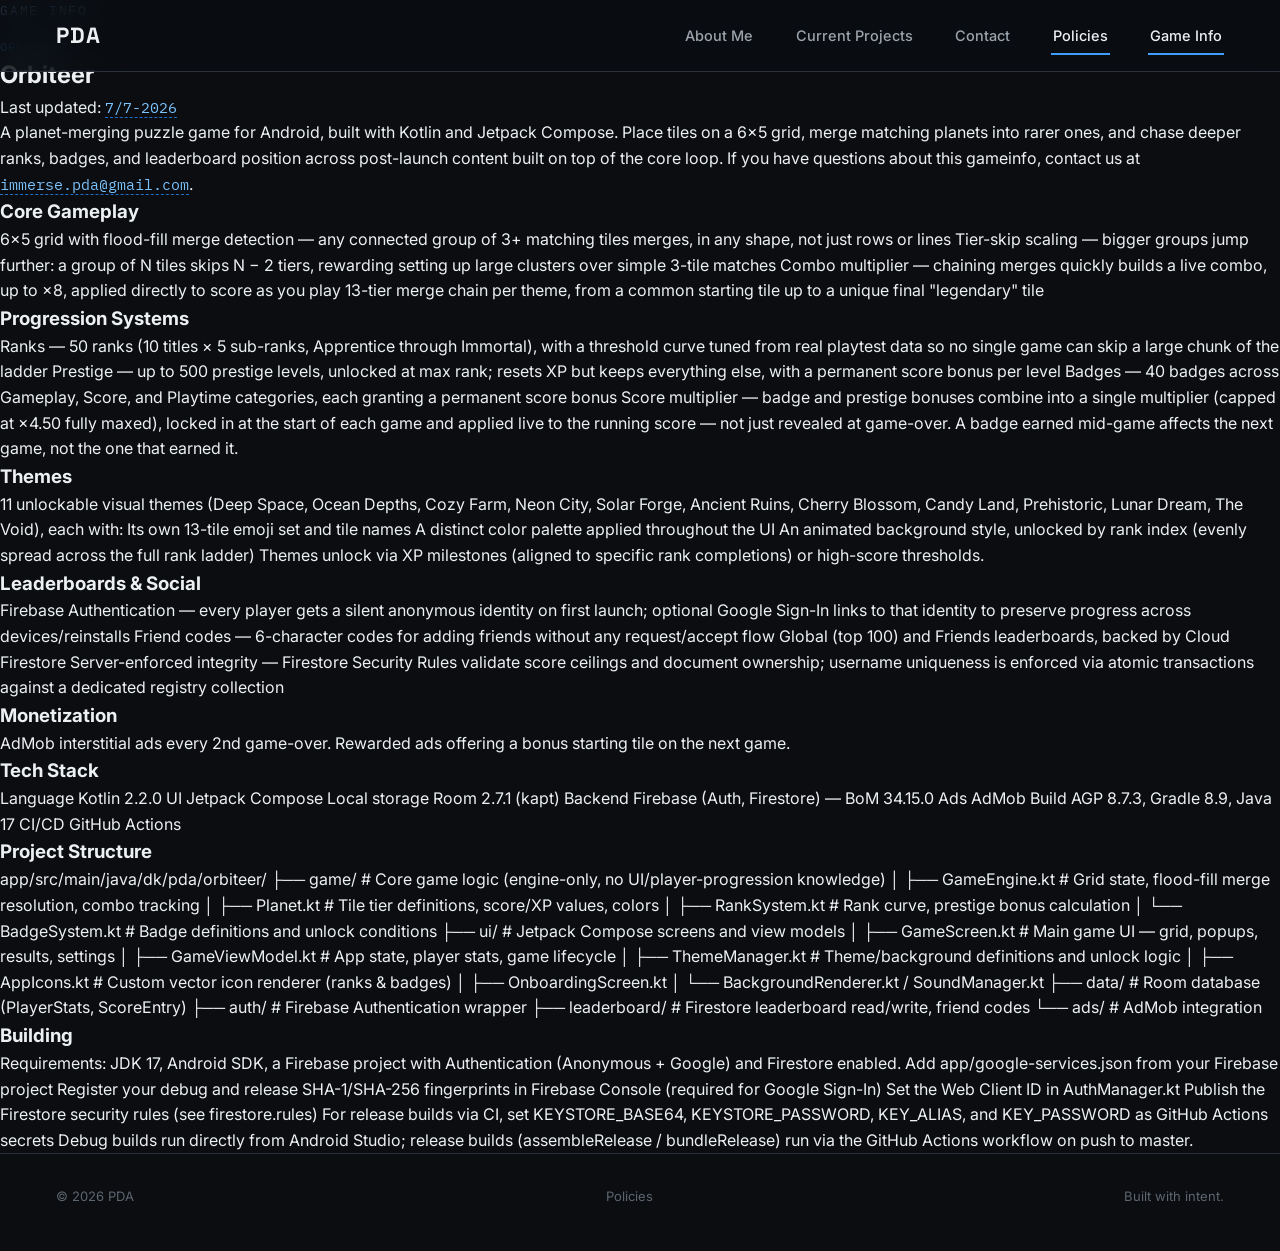
==== gameinfo.html @ a3b0a900 "Add files via upload" ====
<!DOCTYPE html>
<html lang="en">
<head>
  <meta charset="UTF-8">
  <meta name="viewport" content="width=device-width, initial-scale=1.0">
  <title>Game info — PDA</title>
  <meta name="description" content="Game info for Orbiteer and PDA's other projects.">

  <link rel="icon" href="assets/favicon.svg" type="image/svg+xml">

  <link rel="preconnect" href="https://fonts.googleapis.com">
  <link rel="preconnect" href="https://fonts.gstatic.com" crossorigin>
  <link href="https://fonts.googleapis.com/css2?family=Space+Grotesk:wght@500;600;700&family=Inter:wght@400;500;600&family=IBM+Plex+Mono:wght@400;500&display=swap" rel="stylesheet">

  <link rel="stylesheet" href="css/style.css">
</head>
<body>

  <a class="skip-link" href="#main">Skip to content</a>

  <header class="site-nav">
    <a href="index.html#hero" class="nav-mark">PDA</a>
    <button class="nav-toggle" id="navToggle" aria-label="Toggle menu" aria-expanded="false" aria-controls="navLinks">
      <span></span><span></span><span></span>
    </button>
    <nav class="nav-links" id="navLinks">
      <a href="index.html#about">About Me</a>
      <a href="index.html#projects">Current Projects</a>
      <a href="index.html#contact">Contact</a>
      <a href="policies.html" class="active">Policies</a>
      <a href="gameinfo.html" class="active">Game Info</a>
    </nav>
  </header>

  <main id="main" class="gameinfo-main">
    <p class="eyebrow">Game info</p>

    <article class="gameinfo-doc">
      <p class="plate-tag">Orbiteer</p>
      <h1 class="gameinfo-title">Orbiteer</h1>
      <p class="gameinfo-updated">Last updated: <span class="placeholder">7/7-2026</span></p>

      <p class="game-intro">
        A planet-merging puzzle game for Android, built with Kotlin and Jetpack Compose.
        Place tiles on a 6×5 grid, merge matching planets into rarer ones, and chase deeper ranks, badges, and leaderboard position across post-launch content built on top of the core loop. If you have questions about this gameinfo, contact us at
        <span class="placeholder">immerse.pda@gmail.com</span>.
      </p>

    <section class="gameinfo-section">

      <h3 class="info-h3">Core Gameplay</h3>
      <p class="info-body">
        6×5 grid with flood-fill merge detection — any connected group of 3+ matching tiles merges, in any shape, not just rows or lines
        Tier-skip scaling — bigger groups jump further: a group of N tiles skips N − 2 tiers, rewarding setting up large clusters over simple 3-tile matches
        Combo multiplier — chaining merges quickly builds a live combo, up to ×8, applied directly to score as you play
        13-tier merge chain per theme, from a common starting tile up to a unique final "legendary" tile
      </p>

      <h3 class="info-h3">Progression Systems</h3>
      <p class="info-body">
        Ranks — 50 ranks (10 titles × 5 sub-ranks, Apprentice through Immortal), with a threshold curve tuned from real playtest data so no single game can skip a large chunk of the ladder
        Prestige — up to 500 prestige levels, unlocked at max rank; resets XP but keeps everything else, with a permanent score bonus per level
        Badges — 40 badges across Gameplay, Score, and Playtime categories, each granting a permanent score bonus
        Score multiplier — badge and prestige bonuses combine into a single multiplier (capped at ×4.50 fully maxed), locked in at the start of each game and applied live to the running score — not just revealed at game-over. A badge earned mid-game affects the next game, not the one that earned it.
      </p>

      <h3 class="info-h3">Themes</h3>
      <p class="info-body">
        11 unlockable visual themes (Deep Space, Ocean Depths, Cozy Farm, Neon City, Solar Forge, Ancient Ruins, Cherry Blossom, Candy Land, Prehistoric, Lunar Dream, The Void), each with:

        Its own 13-tile emoji set and tile names
        A distinct color palette applied throughout the UI
        An animated background style, unlocked by rank index (evenly spread across the full rank ladder)
        Themes unlock via XP milestones (aligned to specific rank completions) or high-score thresholds.
      </p>

      <h3 class="info-h3">Leaderboards & Social</h3>
      <p class="info-body">
        Firebase Authentication — every player gets a silent anonymous identity on first launch; optional Google Sign-In links to that identity to preserve progress across devices/reinstalls
        Friend codes — 6-character codes for adding friends without any request/accept flow
        Global (top 100) and Friends leaderboards, backed by Cloud Firestore
        Server-enforced integrity — Firestore Security Rules validate score ceilings and document ownership; username uniqueness is enforced via atomic transactions against a dedicated registry collection
      </p>

      <h3 class="info-h3">Monetization</h3>
      <p class="info-body">
        AdMob interstitial ads every 2nd game-over.
        Rewarded ads offering a bonus starting tile on the next game.
      </p>

      <h3 class="info-h3">Tech Stack</h3>
      <p class="info-body">
        Language	    Kotlin 2.2.0
        UI	          Jetpack Compose
        Local storage	Room 2.7.1 (kapt)
        Backend	      Firebase (Auth, Firestore) — BoM 34.15.0
        Ads	          AdMob
        Build	        AGP 8.7.3, Gradle 8.9, Java 17
        CI/CD	        GitHub Actions
      </p>

      <h3 class="info-h3">Project Structure</h3>
      <p class="info-body">
        app/src/main/java/dk/pda/orbiteer/
        ├── game/                  # Core game logic (engine-only, no UI/player-progression knowledge)
        │   ├── GameEngine.kt      # Grid state, flood-fill merge resolution, combo tracking
        │   ├── Planet.kt          # Tile tier definitions, score/XP values, colors
        │   ├── RankSystem.kt      # Rank curve, prestige bonus calculation
        │   └── BadgeSystem.kt     # Badge definitions and unlock conditions
        ├── ui/                    # Jetpack Compose screens and view models
        │   ├── GameScreen.kt      # Main game UI — grid, popups, results, settings
        │   ├── GameViewModel.kt   # App state, player stats, game lifecycle
        │   ├── ThemeManager.kt    # Theme/background definitions and unlock logic
        │   ├── AppIcons.kt        # Custom vector icon renderer (ranks & badges)
        │   ├── OnboardingScreen.kt
        │   └── BackgroundRenderer.kt / SoundManager.kt
        ├── data/                  # Room database (PlayerStats, ScoreEntry)
        ├── auth/                  # Firebase Authentication wrapper
        ├── leaderboard/           # Firestore leaderboard read/write, friend codes
        └── ads/                   # AdMob integration
      </p>

      <h3 class="info-h3">Building</h3>
      <p class="info-body">
        Requirements: JDK 17, Android SDK, a Firebase project with Authentication (Anonymous + Google) and Firestore enabled.

        Add app/google-services.json from your Firebase project
        Register your debug and release SHA-1/SHA-256 fingerprints in Firebase Console (required for Google Sign-In)
        Set the Web Client ID in AuthManager.kt
        Publish the Firestore security rules (see firestore.rules)
        For release builds via CI, set KEYSTORE_BASE64, KEYSTORE_PASSWORD, KEY_ALIAS, and KEY_PASSWORD as GitHub Actions secrets
        Debug builds run directly from Android Studio; release builds (assembleRelease / bundleRelease) run via the GitHub Actions workflow on push to master.
      </p>
    </section>
    </article>
  </main>

  <footer class="site-footer">
    <span>© 2026 PDA</span>
    <a href="policies.html" class="footer-dim footer-link">Policies</a>
    <span class="footer-dim">Built with intent.</span>
  </footer>

  <script type="module" src="js/main.js"></script>
</body>
</html>
---- css/style.css ----
/* ==========================================================================
   PDA — design tokens (dark)
   ========================================================================== */

:root {
  /* steel family */
  --bg: #0B0D11;
  --panel: #161A20;
  --panel-border: #2A313A;
  --steel: #6B7480;
  --steel-light: #AEB6BF;

  /* ink family (light-on-dark) */
  --ink: #EDF0F2;
  --ink-soft: #9BA3AD;
  --ink-faint: #5C6570;

  /* blue accent family */
  --blue: #3D9EFF;
  --blue-bright: #7CC4FF;
  --blue-deep: #1D6FCC;

  /* type */
  --font-display: 'Space Grotesk', 'Inter', sans-serif;
  --font-body: 'Inter', -apple-system, BlinkMacSystemFont, sans-serif;
  --font-mono: 'IBM Plex Mono', 'SF Mono', monospace;

  /* layout */
  --nav-height: 72px;
  --content-max: 1080px;
  --radius: 14px;

  /* stacking scale — the canvas sits in the middle, plates flip across it */
  --z-plate-hidden: 1;
  --z-canvas: 5;
  --z-plate-shown: 8;
  --z-persistent: 10;
  --z-chrome: 100;
}

/* ==========================================================================
   Reset
   ========================================================================== */

*, *::before, *::after { box-sizing: border-box; }

html {
  scroll-behavior: smooth;
  -webkit-text-size-adjust: 100%;
}

body {
  margin: 0;
  background: var(--bg);
  color: var(--ink);
  font-family: var(--font-body);
  font-size: 16px;
  line-height: 1.6;
  -webkit-font-smoothing: antialiased;
}

h1, h2, h3, p, ul { margin: 0; }
ul { padding: 0; list-style: none; }
a { color: inherit; text-decoration: none; }
img { max-width: 100%; display: block; }
button { font: inherit; cursor: pointer; }

a:focus-visible,
button:focus-visible {
  outline: 2px solid var(--blue);
  outline-offset: 3px;
  border-radius: 4px;
}

.skip-link {
  position: absolute;
  left: -9999px;
  top: 0;
  background: var(--blue);
  color: var(--bg);
  font-weight: 600;
  padding: 12px 18px;
  z-index: var(--z-chrome);
  border-radius: 0 0 8px 0;
}
.skip-link:focus {
  left: 0;
}

/* ==========================================================================
   Animated backdrop — persistent for the whole page, not just the hero
   ========================================================================== */

#bg-canvas-container {
  position: fixed;
  inset: 0;
  z-index: var(--z-canvas);
  pointer-events: none;
  background:
    radial-gradient(ellipse 1100px 900px at 50% 35%, #1a222c 0%, #10151b 48%, var(--bg) 80%);
}

#bg-canvas-container canvas {
  display: block;
  width: 100%;
  height: 100%;
}

#css3d-container {
  position: fixed;
  inset: 0;
  z-index: 6;
  pointer-events: none;
  overflow: hidden;
}

body.no-motion #bg-canvas-container,
body.no-webgl #bg-canvas-container canvas {
  display: none;
}

/* When plates are lifted out of flow and mounted onto the cylinder, their
   section still needs to occupy a full viewport of scroll height (that's
   what drives the rotation), just centered rather than showing content. */
body.true-mount #about,
body.true-mount #projects,
body.true-mount #contact {
  min-height: 100vh;
  display: flex;
  flex-direction: column;
  justify-content: center;
}

/* ==========================================================================
   Nav
   ========================================================================== */

.site-nav {
  position: fixed;
  top: 0; left: 0; right: 0;
  z-index: var(--z-chrome);
  height: var(--nav-height);
  display: flex;
  align-items: center;
  justify-content: space-between;
  padding: 0 clamp(20px, 5vw, 56px);
  background: rgba(11, 13, 17, 0.72);
  backdrop-filter: blur(14px) saturate(140%);
  -webkit-backdrop-filter: blur(14px) saturate(140%);
  border-bottom: 1px solid var(--panel-border);
}

.nav-mark {
  font-family: var(--font-display);
  font-weight: 700;
  font-size: 22px;
  letter-spacing: 0.04em;
  color: var(--ink);
}

.nav-links {
  display: flex;
  gap: clamp(18px, 3vw, 40px);
}

.nav-links a {
  font-size: 14.5px;
  font-weight: 500;
  color: var(--ink-soft);
  padding: 8px 2px;
  position: relative;
  transition: color 0.2s ease;
}

.nav-links a::after {
  content: '';
  position: absolute;
  left: 0; right: 0; bottom: 0;
  height: 2px;
  background: var(--blue);
  transform: scaleX(0);
  transform-origin: left;
  transition: transform 0.25s ease;
}

.nav-links a:hover,
.nav-links a.active {
  color: var(--ink);
}
.nav-links a:hover::after,
.nav-links a.active::after {
  transform: scaleX(1);
}

.nav-toggle {
  display: none;
  flex-direction: column;
  justify-content: center;
  gap: 5px;
  width: 40px;
  height: 40px;
  background: none;
  border: none;
  padding: 0;
}
.nav-toggle span {
  display: block;
  height: 2px;
  background: var(--ink);
  border-radius: 2px;
  transition: transform 0.25s ease, opacity 0.25s ease;
}

/* ==========================================================================
   Layout
   ========================================================================== */

main { position: static; }

.section {
  padding: 140px clamp(20px, 5vw, 56px);
  scroll-margin-top: var(--nav-height);
}

#hero { scroll-margin-top: 0; }

.section-inner {
  max-width: var(--content-max);
  margin: 0 auto;
}

.eyebrow {
  font-family: var(--font-mono);
  font-size: 12.5px;
  letter-spacing: 0.14em;
  text-transform: uppercase;
  color: var(--blue-bright);
  margin-bottom: 18px;
}

.section-title {
  font-family: var(--font-display);
  font-size: clamp(26px, 3.4vw, 36px);
  font-weight: 600;
  letter-spacing: -0.01em;
  margin-bottom: 36px;
  color: var(--ink);
}

/* ==========================================================================
   Hero — always above the canvas, no reveal choreography needed here
   ========================================================================== */

.hero {
  min-height: 100svh;
  display: flex;
  flex-direction: column;
  align-items: center;
  justify-content: center;
  text-align: center;
  padding: calc(var(--nav-height) + 40px) 24px 40px;
  position: relative;
  z-index: var(--z-persistent);
}

.hero-inner .eyebrow {
  color: var(--ink-soft);
  text-align: center;
}

.hero-mark {
  font-family: var(--font-display);
  font-weight: 700;
  font-size: clamp(72px, 16vw, 168px);
  letter-spacing: 0.02em;
  line-height: 1;
  margin: 6px 0 20px;
  background: linear-gradient(160deg, #ffffff 0%, var(--blue-bright) 55%, var(--blue) 100%);
  -webkit-background-clip: text;
  background-clip: text;
  color: transparent;
  filter: drop-shadow(0 0 46px rgba(61, 158, 255, 0.45));
}

.hero-tagline {
  font-size: clamp(16px, 2vw, 19px);
  color: var(--ink-soft);
  max-width: 460px;
  margin: 0 auto;
}

.scroll-cue {
  position: absolute;
  bottom: 38px;
  left: 50%;
  transform: translateX(-50%);
  display: flex;
  flex-direction: column;
  align-items: center;
  gap: 8px;
  color: var(--ink-faint);
}
.scroll-cue span {
  font-family: var(--font-mono);
  font-size: 11px;
  letter-spacing: 0.12em;
  text-transform: uppercase;
}
.scroll-cue i {
  width: 1px;
  height: 30px;
  background: linear-gradient(var(--ink-faint), transparent);
  animation: scrollpulse 1.8s ease-in-out infinite;
}

@keyframes scrollpulse {
  0%, 100% { opacity: 0.25; transform: scaleY(0.6); }
  50% { opacity: 1; transform: scaleY(1); }
}

/* ==========================================================================
   Plates — start dim/small/behind the cylinder, emerge in front as they
   scroll into view. z-index switches partway through the motion so they
   read as passing from behind the cylinder rather than just fading in.
   ========================================================================== */

.plate {
  position: relative;
  background: var(--panel);
  border: 1px solid var(--panel-border);
  border-radius: var(--radius);
  padding: clamp(24px, 4vw, 40px);
  box-shadow:
    0 1px 0 rgba(255,255,255,0.05) inset,
    0 24px 50px -22px rgba(0,0,0,0.7),
    0 0 34px -22px rgba(61,158,255,0.4);
  opacity: 0;
  transform: translateY(26px) scale(0.78);
  z-index: var(--z-plate-hidden);
  transition:
    opacity 0.4s ease,
    transform 0.95s cubic-bezier(0.2,0.7,0.2,1);
  will-change: opacity, transform;
}

.plate.in-view {
  opacity: 1;
  transform: translateY(0) scale(1);
}

.plate.in-front {
  z-index: var(--z-plate-shown);
}

.plate-wide { max-width: 720px; }

.plate-body {
  color: var(--ink-soft);
  font-size: 16px;
  line-height: 1.75;
}

.plate-note {
  margin-top: 18px;
  font-family: var(--font-mono);
  font-size: 12px;
  color: var(--ink-faint);
}

.plate-grid {
  display: grid;
  grid-template-columns: 1fr;
  gap: 22px;
}

.project-plate {
  display: flex;
  flex-direction: column;
  gap: 10px;
}

.plate-hook {
  font-family: var(--font-display);
  font-size: 18px;
  font-weight: 500;
  color: var(--ink);
  line-height: 1.5;
}

.plate-platform {
  display: inline-block;
  align-self: flex-start;
  margin-top: 8px;
  font-family: var(--font-mono);
  font-size: 12px;
  letter-spacing: 0.06em;
  color: var(--blue-bright);
  border: 1px solid var(--panel-border);
  border-radius: 999px;
  padding: 7px 16px;
}

.plate-tag {
  font-family: var(--font-mono);
  font-size: 11.5px;
  letter-spacing: 0.1em;
  text-transform: uppercase;
  color: var(--blue);
}

.plate-title {
  font-family: var(--font-display);
  font-size: 24px;
  font-weight: 600;
  color: var(--ink);
}

.plate-pending {
  border-style: dashed;
  background: rgba(255, 255, 255, 0.02);
}
.plate-pending .plate-tag { color: var(--ink-faint); }
.plate-pending .plate-body { color: var(--ink-faint); }

/* This is the fallback layout only — mobile, reduced motion, or no WebGL,
   whenever the true CSS3D mount (js/main.js's trySetupCarousel) isn't
   active. On wide screens with full motion, these plates get pulled out of
   flow and glued directly onto the rotating cylinder instead; project
   plates gathering toward the middle here before fanning out is just the
   2D approximation of that for everyone else. */
@media (min-width: 761px) {
  .plate-grid {
    grid-template-columns: repeat(3, 1fr);
  }

  .plate-grid .project-plate:nth-child(1) { transform: translateX(58%) translateY(20px) scale(0.78); }
  .plate-grid .project-plate:nth-child(2) { transform: translateY(30px) scale(0.75); }
  .plate-grid .project-plate:nth-child(3) { transform: translateX(-58%) translateY(20px) scale(0.78); }

  .plate-grid .project-plate.in-view:nth-child(1),
  .plate-grid .project-plate.in-view:nth-child(2),
  .plate-grid .project-plate.in-view:nth-child(3) {
    transform: translateX(0) translateY(0) scale(1);
  }

  .plate-grid .project-plate:nth-child(1),
  .plate-grid .project-plate:nth-child(2) {
    transition-delay: 0.08s;
  }
}

/* ==========================================================================
   Contact
   ========================================================================== */

.contact-list {
  margin-top: 22px;
  display: flex;
  flex-direction: column;
  gap: 14px;
}
.contact-list li {
  display: flex;
  align-items: baseline;
  gap: 16px;
  padding-bottom: 14px;
  border-bottom: 1px solid var(--panel-border);
}
.contact-label {
  font-family: var(--font-mono);
  font-size: 12px;
  color: var(--ink-faint);
  width: 70px;
  flex-shrink: 0;
  text-transform: uppercase;
  letter-spacing: 0.08em;
}
.contact-value {
  color: var(--blue);
  font-weight: 500;
  transition: color 0.2s ease;
}
.contact-value:hover { color: var(--blue-bright); }

/* ==========================================================================
   Footer — always above the canvas, same as the hero
   ========================================================================== */

.site-footer {
  position: relative;
  z-index: var(--z-persistent);
  display: flex;
  justify-content: space-between;
  padding: 32px clamp(20px, 5vw, 56px) 44px;
  font-size: 13px;
  color: var(--ink-faint);
  border-top: 1px solid var(--panel-border);
}

.footer-link { transition: color 0.2s ease; }
.footer-link:hover { color: var(--blue-bright); }

/* ==========================================================================
   Responsive
   ========================================================================== */

@media (max-width: 760px) {
  .nav-toggle { display: flex; }

  .nav-links {
    position: absolute;
    top: var(--nav-height);
    left: 0; right: 0;
    background: rgba(11, 13, 17, 0.97);
    backdrop-filter: blur(14px);
    flex-direction: column;
    gap: 0;
    padding: 8px 24px 20px;
    border-bottom: 1px solid var(--panel-border);
    transform-origin: top;
    transform: scaleY(0);
    opacity: 0;
    pointer-events: none;
    transition: transform 0.2s ease, opacity 0.2s ease;
  }
  .nav-links.open {
    transform: scaleY(1);
    opacity: 1;
    pointer-events: auto;
  }
  .nav-links a {
    padding: 14px 0;
    border-bottom: 1px solid var(--panel-border);
  }
  .nav-links a:last-child { border-bottom: none; }

  .section { padding: 100px 20px; }
}

/* ==========================================================================
   Policy pages — plain and readable, no cylinder theatrics
   ========================================================================== */

.policy-main {
  position: relative;
  z-index: var(--z-persistent);
  max-width: 720px;
  margin: 0 auto;
  padding: calc(var(--nav-height) + 56px) clamp(20px, 5vw, 56px) 100px;
}

.policy-title {
  font-family: var(--font-display);
  font-size: clamp(28px, 4vw, 40px);
  font-weight: 600;
  color: var(--ink);
  margin-bottom: 8px;
}

.policy-updated {
  font-family: var(--font-mono);
  font-size: 12.5px;
  color: var(--ink-faint);
  margin-bottom: 32px;
}

.policy-intro {
  color: var(--ink-soft);
  font-size: 16px;
  line-height: 1.75;
  margin-bottom: 40px;
  padding-bottom: 40px;
  border-bottom: 1px solid var(--panel-border);
}

.policy-section {
  margin-bottom: 40px;
  padding-top: 32px;
  border-top: 1px solid var(--panel-border);
}
.policy-section:first-of-type {
  padding-top: 0;
  border-top: none;
}

.policy-h2 {
  font-family: var(--font-display);
  font-size: 21px;
  font-weight: 600;
  color: var(--ink);
  margin-bottom: 16px;
}

.policy-h3 {
  font-family: var(--font-body);
  font-size: 15.5px;
  font-weight: 600;
  color: var(--ink);
  margin: 22px 0 8px;
}

.policy-body {
  color: var(--ink-soft);
  font-size: 15.5px;
  line-height: 1.75;
  margin-bottom: 14px;
}

.policy-list {
  color: var(--ink-soft);
  font-size: 15.5px;
  line-height: 1.75;
  padding-left: 22px;
  margin-bottom: 14px;
}
.policy-list li { list-style: disc; margin-bottom: 6px; }

.policy-body a,
.policy-list a {
  color: var(--blue);
  text-decoration: underline;
  text-underline-offset: 2px;
}
.policy-body a:hover,
.policy-list a:hover { color: var(--blue-bright); }

.placeholder {
  color: var(--blue-bright);
  font-family: var(--font-mono);
  font-size: 0.92em;
  border-bottom: 1px dashed var(--blue-deep);
}

/* ==========================================================================
   Reduced motion / no-WebGL fallbacks
   ========================================================================== */

@media (prefers-reduced-motion: reduce) {
  html { scroll-behavior: auto; }
  .plate {
    transition: opacity 0.3s ease;
    transform: none;
  }
  .scroll-cue i { animation: none; }
}

body.no-motion .plate {
  transition: opacity 0.3s ease;
  transform: none;
}
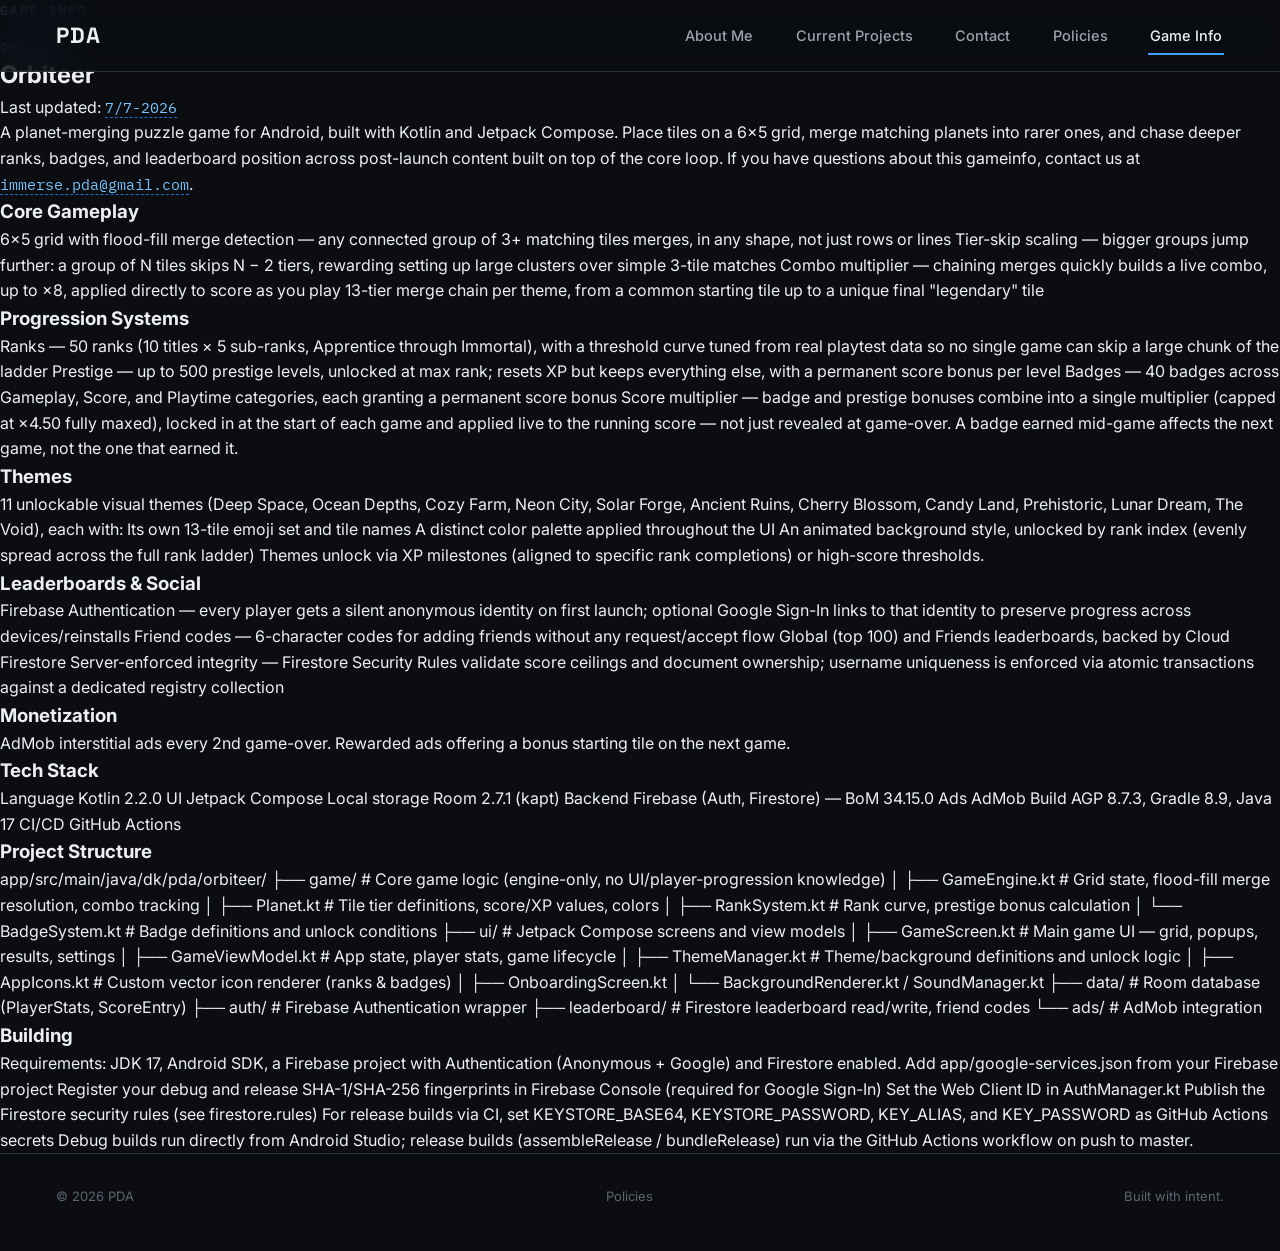
==== commit bc826761: "Update gameinfo.html" ====
--- a/gameinfo.html
+++ b/gameinfo.html
@@ -27,7 +27,7 @@
       <a href="index.html#about">About Me</a>
       <a href="index.html#projects">Current Projects</a>
       <a href="index.html#contact">Contact</a>
-      <a href="policies.html" class="active">Policies</a>
+      <a href="policies.html">Policies</a>
       <a href="gameinfo.html" class="active">Game Info</a>
     </nav>
   </header>
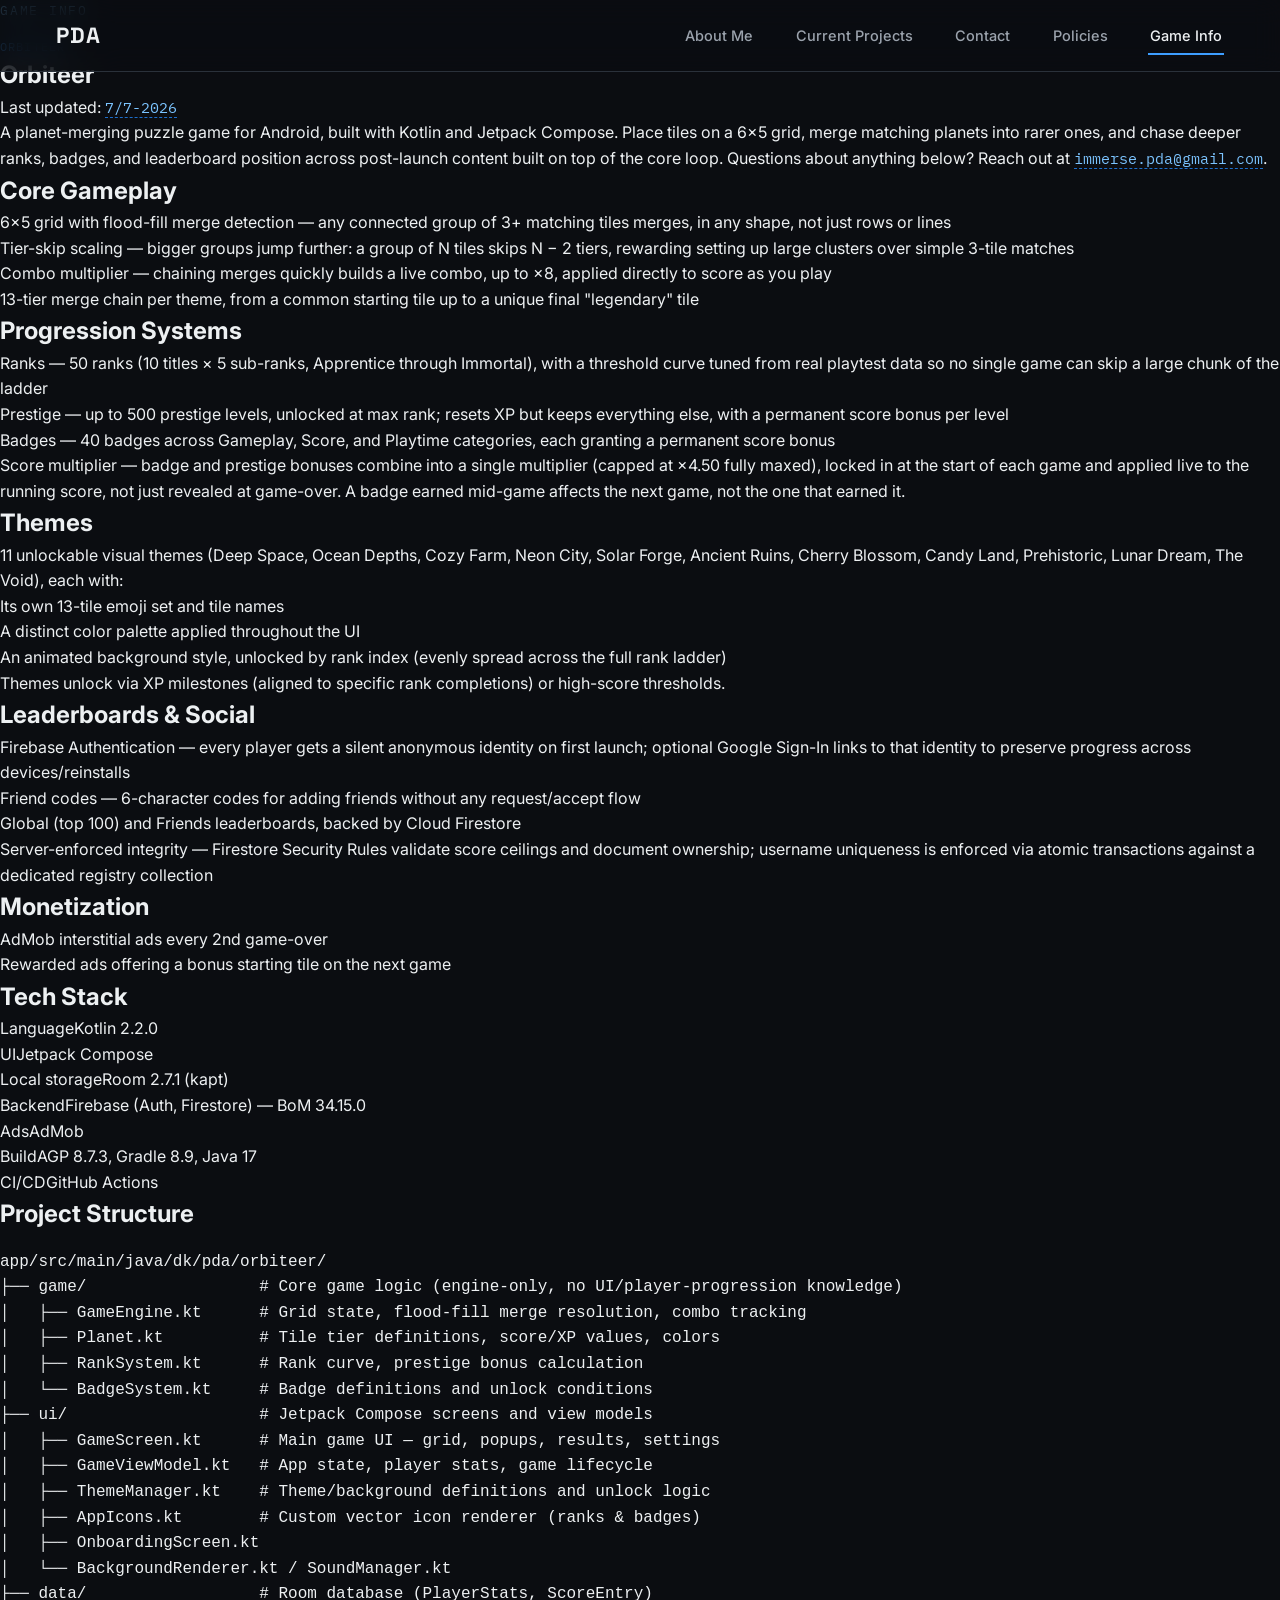
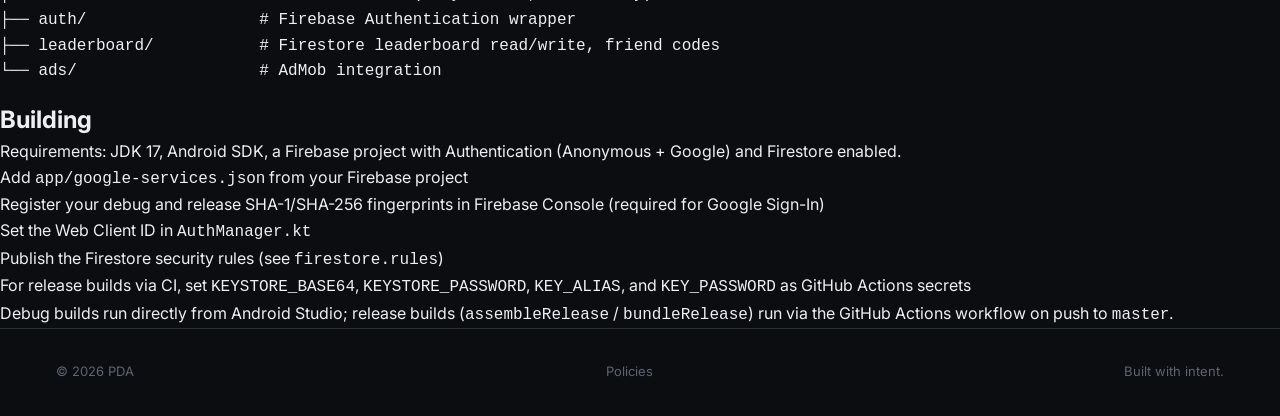
==== commit 51f622f3: "Add files via upload" ====
--- a/gameinfo.html
+++ b/gameinfo.html
@@ -4,7 +4,7 @@
   <meta charset="UTF-8">
   <meta name="viewport" content="width=device-width, initial-scale=1.0">
   <title>Game info — PDA</title>
-  <meta name="description" content="Game info for Orbiteer and PDA's other projects.">
+  <meta name="description" content="Technical deep-dive on Orbiteer, PDA's Android merge puzzle game.">
 
   <link rel="icon" href="assets/favicon.svg" type="image/svg+xml">
 
@@ -32,106 +32,132 @@
     </nav>
   </header>
 
-  <main id="main" class="gameinfo-main">
+  <main id="main" class="doc-main">
     <p class="eyebrow">Game info</p>
 
-    <article class="gameinfo-doc">
+    <article class="doc-entry">
       <p class="plate-tag">Orbiteer</p>
-      <h1 class="gameinfo-title">Orbiteer</h1>
-      <p class="gameinfo-updated">Last updated: <span class="placeholder">7/7-2026</span></p>
+      <h1 class="doc-title">Orbiteer</h1>
+      <p class="doc-updated">Last updated: <span class="placeholder">7/7-2026</span></p>
 
-      <p class="game-intro">
-        A planet-merging puzzle game for Android, built with Kotlin and Jetpack Compose.
-        Place tiles on a 6×5 grid, merge matching planets into rarer ones, and chase deeper ranks, badges, and leaderboard position across post-launch content built on top of the core loop. If you have questions about this gameinfo, contact us at
+      <p class="doc-intro">
+        A planet-merging puzzle game for Android, built with Kotlin and Jetpack
+        Compose. Place tiles on a 6×5 grid, merge matching planets into rarer
+        ones, and chase deeper ranks, badges, and leaderboard position across
+        post-launch content built on top of the core loop. Questions about
+        anything below? Reach out at
         <span class="placeholder">immerse.pda@gmail.com</span>.
       </p>
 
-    <section class="gameinfo-section">
+      <section class="doc-section">
+        <h2 class="doc-h2">Core Gameplay</h2>
+        <ul class="doc-list">
+          <li>6×5 grid with flood-fill merge detection — any connected group of 3+ matching tiles merges, in any shape, not just rows or lines</li>
+          <li>Tier-skip scaling — bigger groups jump further: a group of N tiles skips N − 2 tiers, rewarding setting up large clusters over simple 3-tile matches</li>
+          <li>Combo multiplier — chaining merges quickly builds a live combo, up to ×8, applied directly to score as you play</li>
+          <li>13-tier merge chain per theme, from a common starting tile up to a unique final "legendary" tile</li>
+        </ul>
+      </section>
 
-      <h3 class="info-h3">Core Gameplay</h3>
-      <p class="info-body">
-        6×5 grid with flood-fill merge detection — any connected group of 3+ matching tiles merges, in any shape, not just rows or lines
-        Tier-skip scaling — bigger groups jump further: a group of N tiles skips N − 2 tiers, rewarding setting up large clusters over simple 3-tile matches
-        Combo multiplier — chaining merges quickly builds a live combo, up to ×8, applied directly to score as you play
-        13-tier merge chain per theme, from a common starting tile up to a unique final "legendary" tile
-      </p>
+      <section class="doc-section">
+        <h2 class="doc-h2">Progression Systems</h2>
+        <ul class="doc-list">
+          <li>Ranks — 50 ranks (10 titles × 5 sub-ranks, Apprentice through Immortal), with a threshold curve tuned from real playtest data so no single game can skip a large chunk of the ladder</li>
+          <li>Prestige — up to 500 prestige levels, unlocked at max rank; resets XP but keeps everything else, with a permanent score bonus per level</li>
+          <li>Badges — 40 badges across Gameplay, Score, and Playtime categories, each granting a permanent score bonus</li>
+          <li>Score multiplier — badge and prestige bonuses combine into a single multiplier (capped at ×4.50 fully maxed), locked in at the start of each game and applied live to the running score, not just revealed at game-over. A badge earned mid-game affects the next game, not the one that earned it.</li>
+        </ul>
+      </section>
 
-      <h3 class="info-h3">Progression Systems</h3>
-      <p class="info-body">
-        Ranks — 50 ranks (10 titles × 5 sub-ranks, Apprentice through Immortal), with a threshold curve tuned from real playtest data so no single game can skip a large chunk of the ladder
-        Prestige — up to 500 prestige levels, unlocked at max rank; resets XP but keeps everything else, with a permanent score bonus per level
-        Badges — 40 badges across Gameplay, Score, and Playtime categories, each granting a permanent score bonus
-        Score multiplier — badge and prestige bonuses combine into a single multiplier (capped at ×4.50 fully maxed), locked in at the start of each game and applied live to the running score — not just revealed at game-over. A badge earned mid-game affects the next game, not the one that earned it.
-      </p>
+      <section class="doc-section">
+        <h2 class="doc-h2">Themes</h2>
+        <p class="doc-body">
+          11 unlockable visual themes (Deep Space, Ocean Depths, Cozy Farm, Neon
+          City, Solar Forge, Ancient Ruins, Cherry Blossom, Candy Land,
+          Prehistoric, Lunar Dream, The Void), each with:
+        </p>
+        <ul class="doc-list">
+          <li>Its own 13-tile emoji set and tile names</li>
+          <li>A distinct color palette applied throughout the UI</li>
+          <li>An animated background style, unlocked by rank index (evenly spread across the full rank ladder)</li>
+        </ul>
+        <p class="doc-body">
+          Themes unlock via XP milestones (aligned to specific rank completions)
+          or high-score thresholds.
+        </p>
+      </section>
 
-      <h3 class="info-h3">Themes</h3>
-      <p class="info-body">
-        11 unlockable visual themes (Deep Space, Ocean Depths, Cozy Farm, Neon City, Solar Forge, Ancient Ruins, Cherry Blossom, Candy Land, Prehistoric, Lunar Dream, The Void), each with:
+      <section class="doc-section">
+        <h2 class="doc-h2">Leaderboards &amp; Social</h2>
+        <ul class="doc-list">
+          <li>Firebase Authentication — every player gets a silent anonymous identity on first launch; optional Google Sign-In links to that identity to preserve progress across devices/reinstalls</li>
+          <li>Friend codes — 6-character codes for adding friends without any request/accept flow</li>
+          <li>Global (top 100) and Friends leaderboards, backed by Cloud Firestore</li>
+          <li>Server-enforced integrity — Firestore Security Rules validate score ceilings and document ownership; username uniqueness is enforced via atomic transactions against a dedicated registry collection</li>
+        </ul>
+      </section>
 
-        Its own 13-tile emoji set and tile names
-        A distinct color palette applied throughout the UI
-        An animated background style, unlocked by rank index (evenly spread across the full rank ladder)
-        Themes unlock via XP milestones (aligned to specific rank completions) or high-score thresholds.
-      </p>
+      <section class="doc-section">
+        <h2 class="doc-h2">Monetization</h2>
+        <ul class="doc-list">
+          <li>AdMob interstitial ads every 2nd game-over</li>
+          <li>Rewarded ads offering a bonus starting tile on the next game</li>
+        </ul>
+      </section>
 
-      <h3 class="info-h3">Leaderboards & Social</h3>
-      <p class="info-body">
-        Firebase Authentication — every player gets a silent anonymous identity on first launch; optional Google Sign-In links to that identity to preserve progress across devices/reinstalls
-        Friend codes — 6-character codes for adding friends without any request/accept flow
-        Global (top 100) and Friends leaderboards, backed by Cloud Firestore
-        Server-enforced integrity — Firestore Security Rules validate score ceilings and document ownership; username uniqueness is enforced via atomic transactions against a dedicated registry collection
-      </p>
+      <section class="doc-section">
+        <h2 class="doc-h2">Tech Stack</h2>
+        <ul class="doc-kv-list">
+          <li><span class="doc-kv-label">Language</span><span class="doc-kv-value">Kotlin 2.2.0</span></li>
+          <li><span class="doc-kv-label">UI</span><span class="doc-kv-value">Jetpack Compose</span></li>
+          <li><span class="doc-kv-label">Local storage</span><span class="doc-kv-value">Room 2.7.1 (kapt)</span></li>
+          <li><span class="doc-kv-label">Backend</span><span class="doc-kv-value">Firebase (Auth, Firestore) — BoM 34.15.0</span></li>
+          <li><span class="doc-kv-label">Ads</span><span class="doc-kv-value">AdMob</span></li>
+          <li><span class="doc-kv-label">Build</span><span class="doc-kv-value">AGP 8.7.3, Gradle 8.9, Java 17</span></li>
+          <li><span class="doc-kv-label">CI/CD</span><span class="doc-kv-value">GitHub Actions</span></li>
+        </ul>
+      </section>
 
-      <h3 class="info-h3">Monetization</h3>
-      <p class="info-body">
-        AdMob interstitial ads every 2nd game-over.
-        Rewarded ads offering a bonus starting tile on the next game.
-      </p>
+      <section class="doc-section">
+        <h2 class="doc-h2">Project Structure</h2>
+        <pre class="doc-pre">app/src/main/java/dk/pda/orbiteer/
+├── game/                  # Core game logic (engine-only, no UI/player-progression knowledge)
+│   ├── GameEngine.kt      # Grid state, flood-fill merge resolution, combo tracking
+│   ├── Planet.kt          # Tile tier definitions, score/XP values, colors
+│   ├── RankSystem.kt      # Rank curve, prestige bonus calculation
+│   └── BadgeSystem.kt     # Badge definitions and unlock conditions
+├── ui/                    # Jetpack Compose screens and view models
+│   ├── GameScreen.kt      # Main game UI — grid, popups, results, settings
+│   ├── GameViewModel.kt   # App state, player stats, game lifecycle
+│   ├── ThemeManager.kt    # Theme/background definitions and unlock logic
+│   ├── AppIcons.kt        # Custom vector icon renderer (ranks &amp; badges)
+│   ├── OnboardingScreen.kt
+│   └── BackgroundRenderer.kt / SoundManager.kt
+├── data/                  # Room database (PlayerStats, ScoreEntry)
+├── auth/                  # Firebase Authentication wrapper
+├── leaderboard/           # Firestore leaderboard read/write, friend codes
+└── ads/                   # AdMob integration</pre>
+      </section>
 
-      <h3 class="info-h3">Tech Stack</h3>
-      <p class="info-body">
-        Language	    Kotlin 2.2.0
-        UI	          Jetpack Compose
-        Local storage	Room 2.7.1 (kapt)
-        Backend	      Firebase (Auth, Firestore) — BoM 34.15.0
-        Ads	          AdMob
-        Build	        AGP 8.7.3, Gradle 8.9, Java 17
-        CI/CD	        GitHub Actions
-      </p>
-
-      <h3 class="info-h3">Project Structure</h3>
-      <p class="info-body">
-        app/src/main/java/dk/pda/orbiteer/
-        ├── game/                  # Core game logic (engine-only, no UI/player-progression knowledge)
-        │   ├── GameEngine.kt      # Grid state, flood-fill merge resolution, combo tracking
-        │   ├── Planet.kt          # Tile tier definitions, score/XP values, colors
-        │   ├── RankSystem.kt      # Rank curve, prestige bonus calculation
-        │   └── BadgeSystem.kt     # Badge definitions and unlock conditions
-        ├── ui/                    # Jetpack Compose screens and view models
-        │   ├── GameScreen.kt      # Main game UI — grid, popups, results, settings
-        │   ├── GameViewModel.kt   # App state, player stats, game lifecycle
-        │   ├── ThemeManager.kt    # Theme/background definitions and unlock logic
-        │   ├── AppIcons.kt        # Custom vector icon renderer (ranks & badges)
-        │   ├── OnboardingScreen.kt
-        │   └── BackgroundRenderer.kt / SoundManager.kt
-        ├── data/                  # Room database (PlayerStats, ScoreEntry)
-        ├── auth/                  # Firebase Authentication wrapper
-        ├── leaderboard/           # Firestore leaderboard read/write, friend codes
-        └── ads/                   # AdMob integration
-      </p>
-
-      <h3 class="info-h3">Building</h3>
-      <p class="info-body">
-        Requirements: JDK 17, Android SDK, a Firebase project with Authentication (Anonymous + Google) and Firestore enabled.
-
-        Add app/google-services.json from your Firebase project
-        Register your debug and release SHA-1/SHA-256 fingerprints in Firebase Console (required for Google Sign-In)
-        Set the Web Client ID in AuthManager.kt
-        Publish the Firestore security rules (see firestore.rules)
-        For release builds via CI, set KEYSTORE_BASE64, KEYSTORE_PASSWORD, KEY_ALIAS, and KEY_PASSWORD as GitHub Actions secrets
-        Debug builds run directly from Android Studio; release builds (assembleRelease / bundleRelease) run via the GitHub Actions workflow on push to master.
-      </p>
-    </section>
+      <section class="doc-section">
+        <h2 class="doc-h2">Building</h2>
+        <p class="doc-body">
+          Requirements: JDK 17, Android SDK, a Firebase project with
+          Authentication (Anonymous + Google) and Firestore enabled.
+        </p>
+        <ul class="doc-list">
+          <li>Add <code>app/google-services.json</code> from your Firebase project</li>
+          <li>Register your debug and release SHA-1/SHA-256 fingerprints in Firebase Console (required for Google Sign-In)</li>
+          <li>Set the Web Client ID in <code>AuthManager.kt</code></li>
+          <li>Publish the Firestore security rules (see <code>firestore.rules</code>)</li>
+          <li>For release builds via CI, set <code>KEYSTORE_BASE64</code>, <code>KEYSTORE_PASSWORD</code>, <code>KEY_ALIAS</code>, and <code>KEY_PASSWORD</code> as GitHub Actions secrets</li>
+        </ul>
+        <p class="doc-body">
+          Debug builds run directly from Android Studio; release builds
+          (<code>assembleRelease</code> / <code>bundleRelease</code>) run via the
+          GitHub Actions workflow on push to <code>master</code>.
+        </p>
+      </section>
     </article>
   </main>
 
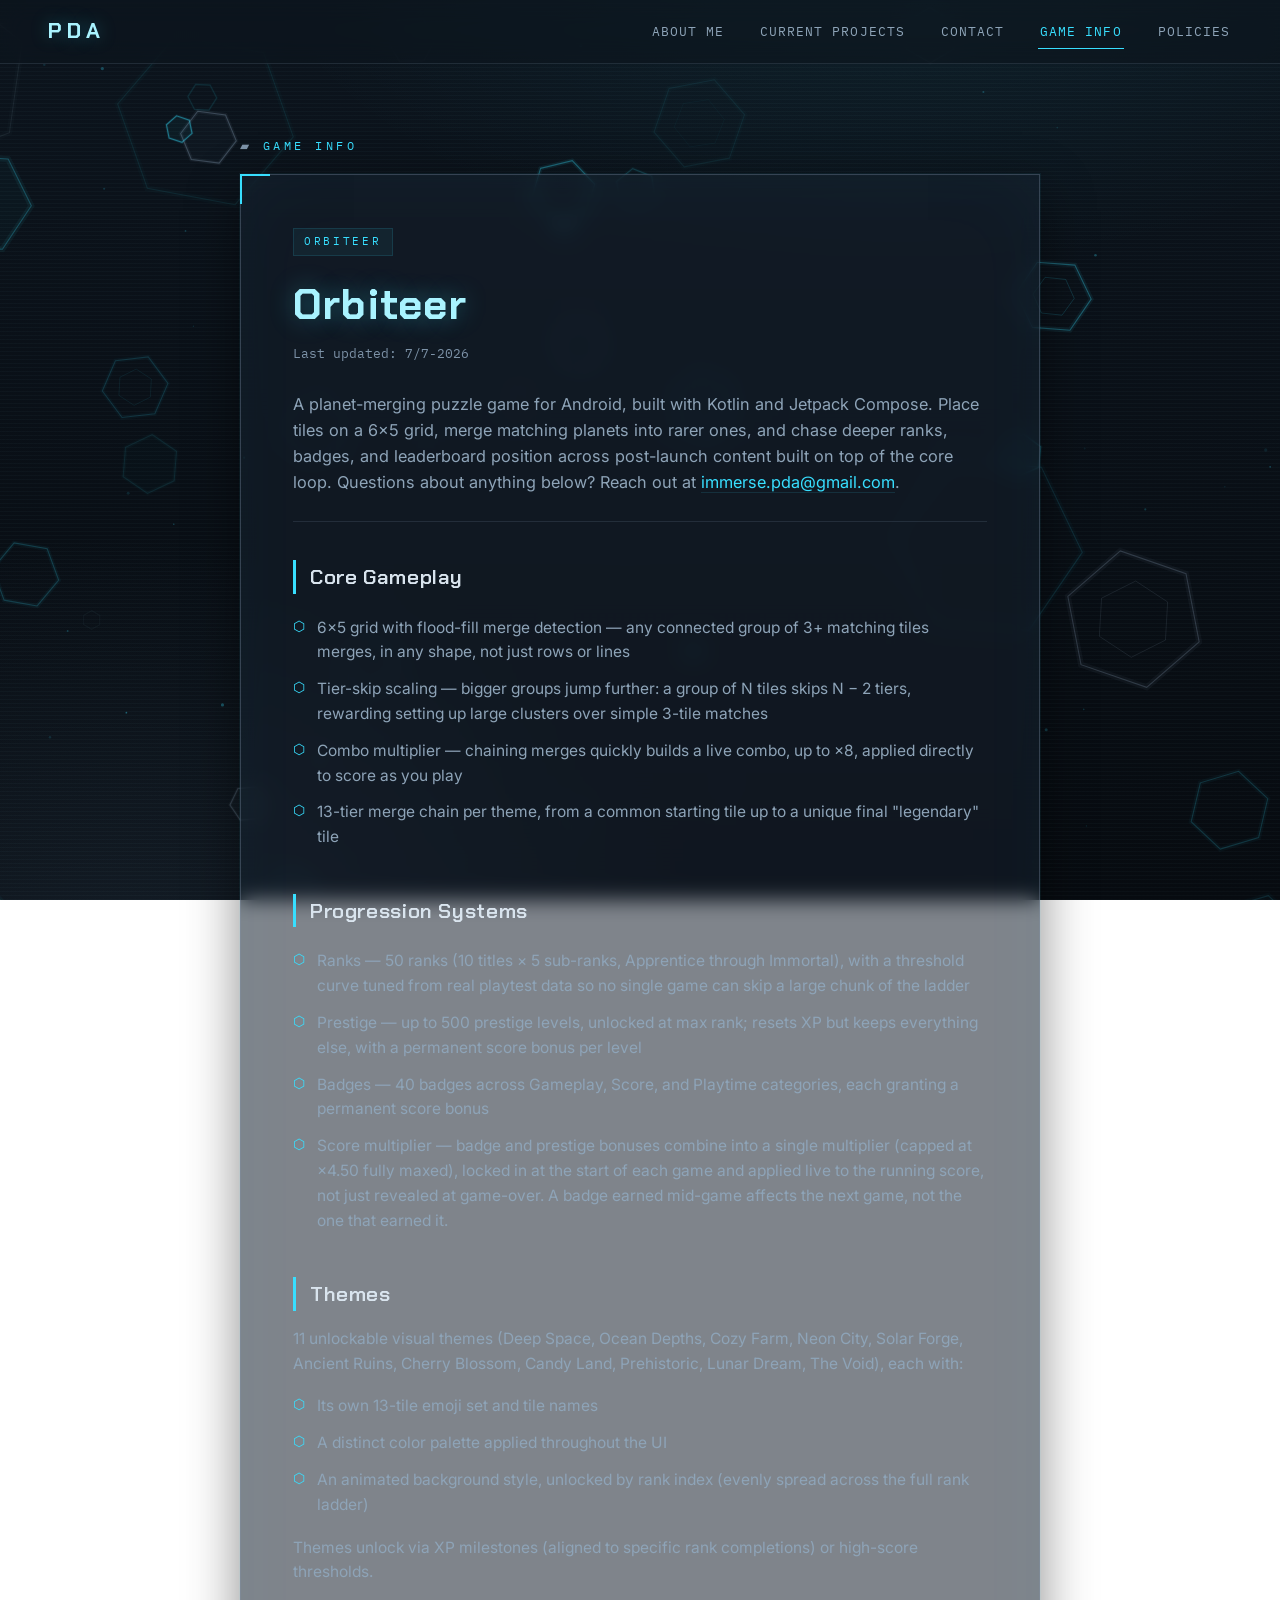
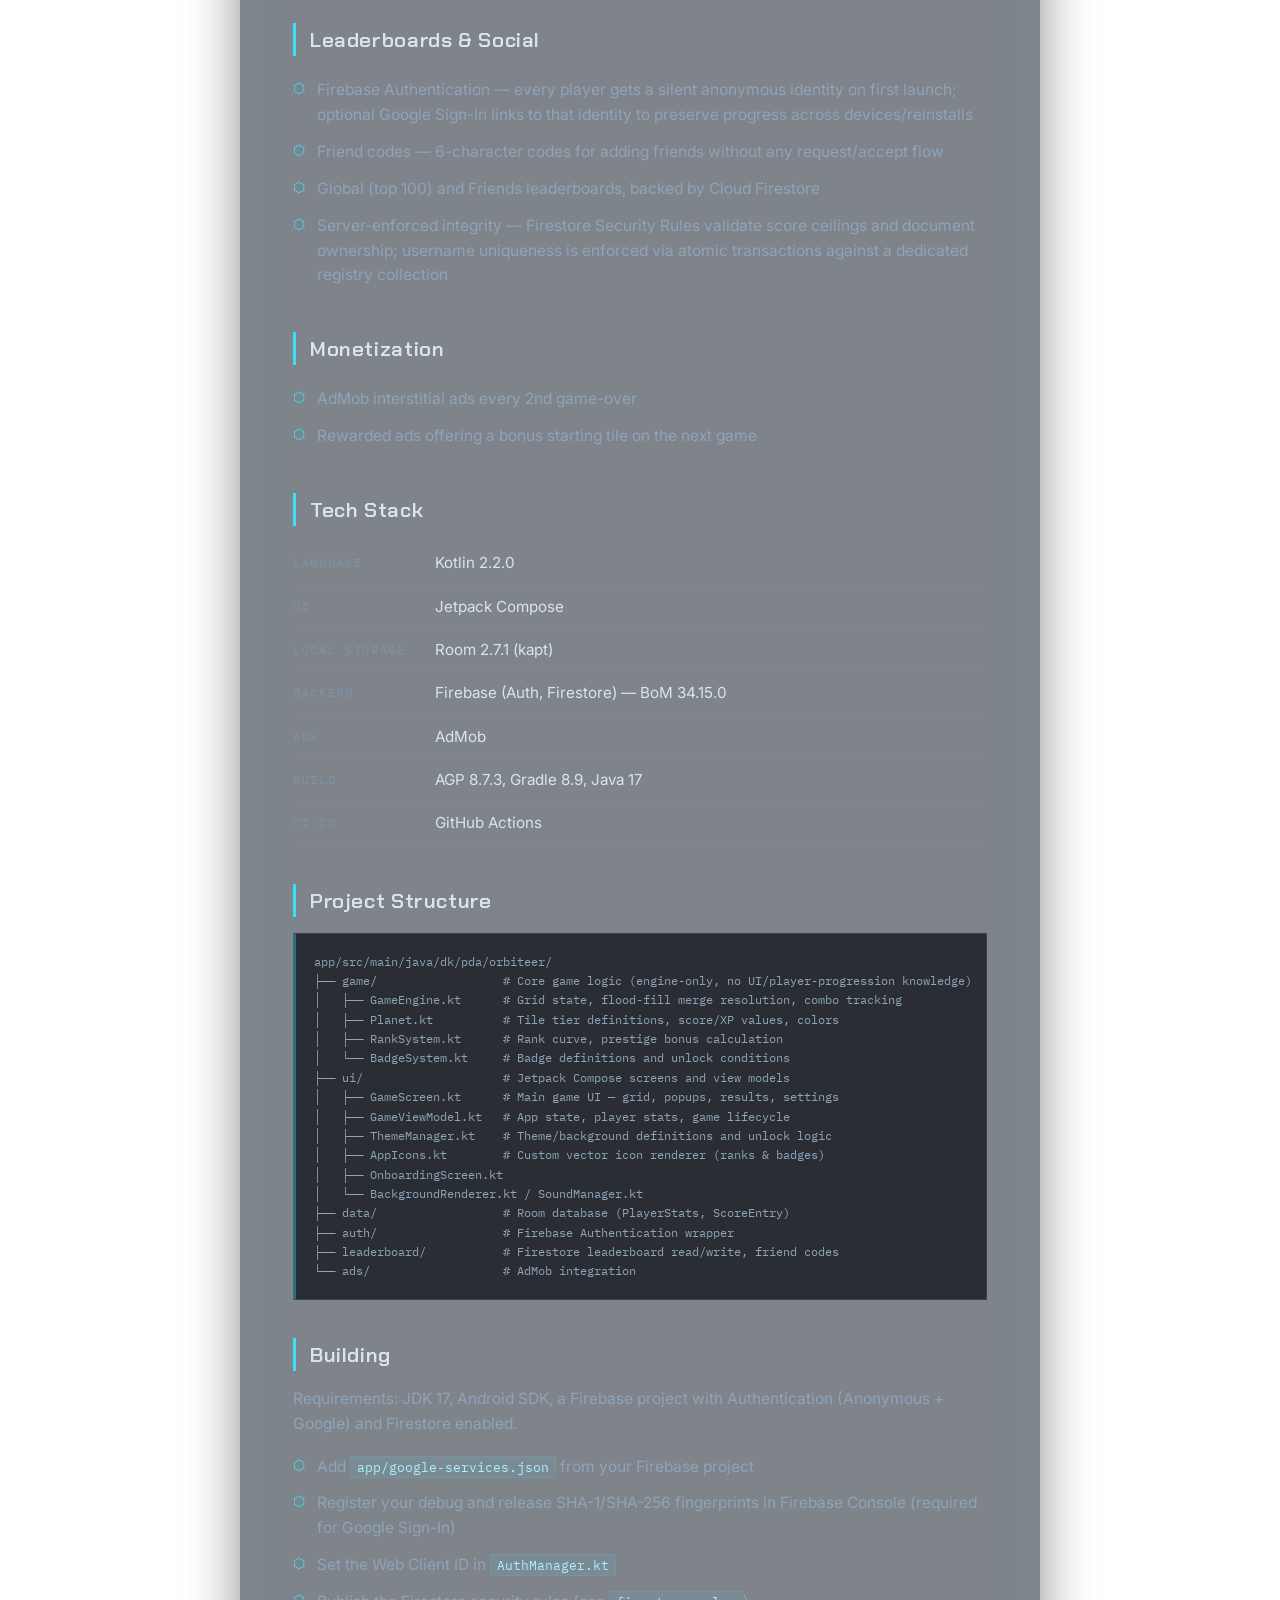
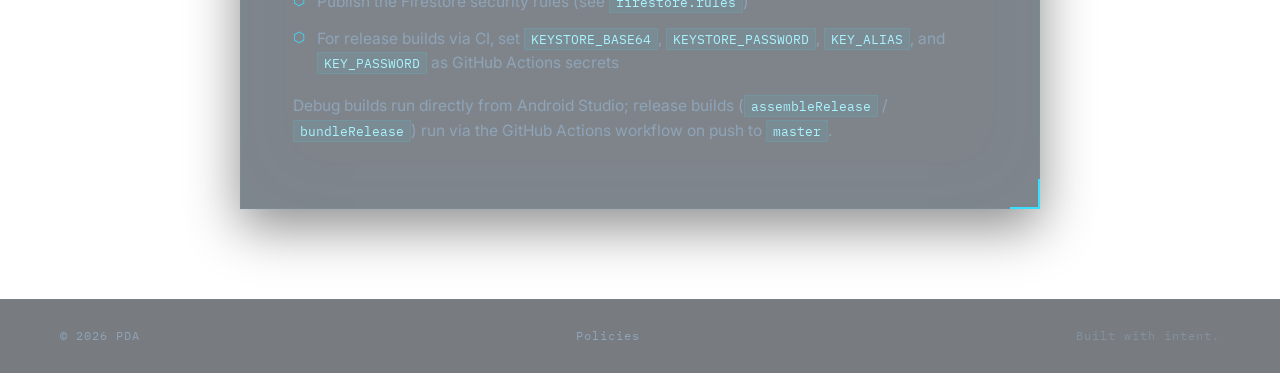
==== commit c7cb5f5e: "Add files via upload" ====
--- a/gameinfo.html
+++ b/gameinfo.html
@@ -3,22 +3,25 @@
 <head>
   <meta charset="UTF-8">
   <meta name="viewport" content="width=device-width, initial-scale=1.0">
-  <title>Game info — PDA</title>
+  <title>Game Info — PDA</title>
   <meta name="description" content="Technical deep-dive on Orbiteer, PDA's Android merge puzzle game.">
 
   <link rel="icon" href="assets/favicon.svg" type="image/svg+xml">
 
   <link rel="preconnect" href="https://fonts.googleapis.com">
   <link rel="preconnect" href="https://fonts.gstatic.com" crossorigin>
-  <link href="https://fonts.googleapis.com/css2?family=Space+Grotesk:wght@500;600;700&family=Inter:wght@400;500;600&family=IBM+Plex+Mono:wght@400;500&display=swap" rel="stylesheet">
+  <link href="https://fonts.googleapis.com/css2?family=Chakra+Petch:wght@500;600;700&family=Inter:wght@400;500;600&family=IBM+Plex+Mono:wght@400;500&display=swap" rel="stylesheet">
 
   <link rel="stylesheet" href="css/style.css">
 </head>
-<body>
+<body data-holo="sparse">
+
+  <div id="holo-bg" aria-hidden="true"></div>
+  <div class="holo-overlay" aria-hidden="true"></div>
 
   <a class="skip-link" href="#main">Skip to content</a>
 
-  <header class="site-nav">
+  <header class="site-nav" id="siteNav">
     <a href="index.html#hero" class="nav-mark">PDA</a>
     <button class="nav-toggle" id="navToggle" aria-label="Toggle menu" aria-expanded="false" aria-controls="navLinks">
       <span></span><span></span><span></span>
@@ -27,34 +30,34 @@
       <a href="index.html#about">About Me</a>
       <a href="index.html#projects">Current Projects</a>
       <a href="index.html#contact">Contact</a>
+      <a href="gameinfo.html" class="active">Game Info</a>
       <a href="policies.html">Policies</a>
-      <a href="gameinfo.html" class="active">Game Info</a>
     </nav>
   </header>
 
   <main id="main" class="doc-main">
-    <p class="eyebrow">Game info</p>
+    <p class="eyebrow">Game Info</p>
 
-    <article class="doc-entry">
-      <p class="plate-tag">Orbiteer</p>
+    <article class="doc-panel">
+      <p class="card-tag">Orbiteer</p>
       <h1 class="doc-title">Orbiteer</h1>
-      <p class="doc-updated">Last updated: <span class="placeholder">7/7-2026</span></p>
+      <p class="doc-updated">Last updated: 7/7-2026</p>
 
       <p class="doc-intro">
         A planet-merging puzzle game for Android, built with Kotlin and Jetpack
-        Compose. Place tiles on a 6×5 grid, merge matching planets into rarer
+        Compose. Place tiles on a 6&times;5 grid, merge matching planets into rarer
         ones, and chase deeper ranks, badges, and leaderboard position across
         post-launch content built on top of the core loop. Questions about
         anything below? Reach out at
-        <span class="placeholder">immerse.pda@gmail.com</span>.
+        <a href="mailto:immerse.pda@gmail.com">immerse.pda@gmail.com</a>.
       </p>
 
       <section class="doc-section">
         <h2 class="doc-h2">Core Gameplay</h2>
         <ul class="doc-list">
-          <li>6×5 grid with flood-fill merge detection — any connected group of 3+ matching tiles merges, in any shape, not just rows or lines</li>
-          <li>Tier-skip scaling — bigger groups jump further: a group of N tiles skips N − 2 tiers, rewarding setting up large clusters over simple 3-tile matches</li>
-          <li>Combo multiplier — chaining merges quickly builds a live combo, up to ×8, applied directly to score as you play</li>
+          <li>6&times;5 grid with flood-fill merge detection — any connected group of 3+ matching tiles merges, in any shape, not just rows or lines</li>
+          <li>Tier-skip scaling — bigger groups jump further: a group of N tiles skips N &minus; 2 tiers, rewarding setting up large clusters over simple 3-tile matches</li>
+          <li>Combo multiplier — chaining merges quickly builds a live combo, up to &times;8, applied directly to score as you play</li>
           <li>13-tier merge chain per theme, from a common starting tile up to a unique final "legendary" tile</li>
         </ul>
       </section>
@@ -62,10 +65,10 @@
       <section class="doc-section">
         <h2 class="doc-h2">Progression Systems</h2>
         <ul class="doc-list">
-          <li>Ranks — 50 ranks (10 titles × 5 sub-ranks, Apprentice through Immortal), with a threshold curve tuned from real playtest data so no single game can skip a large chunk of the ladder</li>
+          <li>Ranks — 50 ranks (10 titles &times; 5 sub-ranks, Apprentice through Immortal), with a threshold curve tuned from real playtest data so no single game can skip a large chunk of the ladder</li>
           <li>Prestige — up to 500 prestige levels, unlocked at max rank; resets XP but keeps everything else, with a permanent score bonus per level</li>
           <li>Badges — 40 badges across Gameplay, Score, and Playtime categories, each granting a permanent score bonus</li>
-          <li>Score multiplier — badge and prestige bonuses combine into a single multiplier (capped at ×4.50 fully maxed), locked in at the start of each game and applied live to the running score, not just revealed at game-over. A badge earned mid-game affects the next game, not the one that earned it.</li>
+          <li>Score multiplier — badge and prestige bonuses combine into a single multiplier (capped at &times;4.50 fully maxed), locked in at the start of each game and applied live to the running score, not just revealed at game-over. A badge earned mid-game affects the next game, not the one that earned it.</li>
         </ul>
       </section>
 
@@ -162,11 +165,12 @@
   </main>
 
   <footer class="site-footer">
-    <span>© 2026 PDA</span>
-    <a href="policies.html" class="footer-dim footer-link">Policies</a>
+    <span>&copy; 2026 PDA</span>
+    <a href="policies.html" class="footer-link">Policies</a>
     <span class="footer-dim">Built with intent.</span>
   </footer>
 
-  <script type="module" src="js/main.js"></script>
+  <script src="js/hologram.js"></script>
+  <script src="js/main.js"></script>
 </body>
 </html>
--- a/css/style.css
+++ b/css/style.css
@@ -1,195 +1,189 @@
+@charset "UTF-8";
+
 /* ==========================================================================
-   PDA — design tokens (dark)
+   PDA — portfolio, cyan & steel holographic theme
    ========================================================================== */
 
 :root {
-  /* steel family */
-  --bg: #0B0D11;
-  --panel: #161A20;
-  --panel-border: #2A313A;
-  --steel: #6B7480;
-  --steel-light: #AEB6BF;
-
-  /* ink family (light-on-dark) */
-  --ink: #EDF0F2;
-  --ink-soft: #9BA3AD;
-  --ink-faint: #5C6570;
-
-  /* blue accent family */
-  --blue: #3D9EFF;
-  --blue-bright: #7CC4FF;
-  --blue-deep: #1D6FCC;
-
-  /* type */
-  --font-display: 'Space Grotesk', 'Inter', sans-serif;
-  --font-body: 'Inter', -apple-system, BlinkMacSystemFont, sans-serif;
-  --font-mono: 'IBM Plex Mono', 'SF Mono', monospace;
-
-  /* layout */
-  --nav-height: 72px;
-  --content-max: 1080px;
-  --radius: 14px;
-
-  /* stacking scale — the canvas sits in the middle, plates flip across it */
-  --z-plate-hidden: 1;
-  --z-canvas: 5;
-  --z-plate-shown: 8;
-  --z-persistent: 10;
-  --z-chrome: 100;
-}
-
-/* ==========================================================================
-   Reset
-   ========================================================================== */
-
-*, *::before, *::after { box-sizing: border-box; }
+  --bg-0: #070b10;
+  --bg-1: #0c141d;
+  --steel-1: #16202c;
+  --steel-2: #24374b;
+  --steel-3: #3d566e;
+  --steel-4: #7d93a8;
+  --text: #d9e4ee;
+  --text-dim: #8ea4b8;
+  --cyan: #38dfff;
+  --cyan-bright: #a9f3ff;
+  --cyan-dim: rgba(56, 223, 255, 0.35);
+  --cyan-faint: rgba(56, 223, 255, 0.12);
+  --card-bg: rgba(22, 32, 44, 0.55);
+  --card-border: rgba(125, 147, 168, 0.35);
+  --font-display: "Chakra Petch", "Segoe UI", sans-serif;
+  --font-body: "Inter", "Segoe UI", sans-serif;
+  --font-mono: "IBM Plex Mono", Consolas, monospace;
+  --nav-h: 64px;
+}
+
+* { margin: 0; padding: 0; box-sizing: border-box; }
 
 html {
   scroll-behavior: smooth;
-  -webkit-text-size-adjust: 100%;
+  scroll-padding-top: calc(var(--nav-h) + 16px);
 }
 
 body {
-  margin: 0;
-  background: var(--bg);
-  color: var(--ink);
   font-family: var(--font-body);
-  font-size: 16px;
+  color: var(--text);
+  background:
+    radial-gradient(1100px 600px at 70% -10%, rgba(56, 223, 255, 0.08), transparent 60%),
+    radial-gradient(900px 700px at 10% 110%, rgba(61, 86, 110, 0.25), transparent 65%),
+    linear-gradient(180deg, var(--bg-1) 0%, var(--bg-0) 100%);
+  background-attachment: fixed;
+  min-height: 100vh;
   line-height: 1.6;
-  -webkit-font-smoothing: antialiased;
-}
-
-h1, h2, h3, p, ul { margin: 0; }
-ul { padding: 0; list-style: none; }
-a { color: inherit; text-decoration: none; }
-img { max-width: 100%; display: block; }
-button { font: inherit; cursor: pointer; }
-
-a:focus-visible,
-button:focus-visible {
-  outline: 2px solid var(--blue);
-  outline-offset: 3px;
-  border-radius: 4px;
-}
+  overflow-x: hidden;
+}
+
+::selection { background: var(--cyan-dim); color: #fff; }
+
+/* --------------------------------------------------------------------------
+   Holographic backdrop
+   -------------------------------------------------------------------------- */
+
+#holo-bg {
+  position: fixed;
+  inset: 0;
+  z-index: -2;
+  pointer-events: none;
+}
+
+#holo-bg canvas { display: block; width: 100%; height: 100%; }
+
+/* Scanlines + slow sweep band, sits above the canvas but behind content */
+.holo-overlay {
+  position: fixed;
+  inset: 0;
+  z-index: -1;
+  pointer-events: none;
+}
+
+.holo-overlay::before {
+  content: "";
+  position: absolute;
+  inset: 0;
+  background: repeating-linear-gradient(
+    0deg,
+    rgba(169, 243, 255, 0.028) 0px,
+    rgba(169, 243, 255, 0.028) 1px,
+    transparent 1px,
+    transparent 4px
+  );
+}
+
+.holo-overlay::after {
+  content: "";
+  position: absolute;
+  left: 0;
+  right: 0;
+  height: 34vh;
+  top: -40vh;
+  background: linear-gradient(
+    180deg,
+    transparent 0%,
+    rgba(56, 223, 255, 0.045) 50%,
+    transparent 100%
+  );
+  animation: holo-sweep 11s linear infinite;
+}
+
+@keyframes holo-sweep {
+  0%   { transform: translateY(0); }
+  100% { transform: translateY(180vh); }
+}
+
+/* --------------------------------------------------------------------------
+   Skip link
+   -------------------------------------------------------------------------- */
 
 .skip-link {
   position: absolute;
   left: -9999px;
   top: 0;
-  background: var(--blue);
-  color: var(--bg);
-  font-weight: 600;
-  padding: 12px 18px;
-  z-index: var(--z-chrome);
-  border-radius: 0 0 8px 0;
-}
-.skip-link:focus {
-  left: 0;
-}
-
-/* ==========================================================================
-   Animated backdrop — persistent for the whole page, not just the hero
-   ========================================================================== */
-
-#bg-canvas-container {
-  position: fixed;
-  inset: 0;
-  z-index: var(--z-canvas);
-  pointer-events: none;
-  background:
-    radial-gradient(ellipse 1100px 900px at 50% 35%, #1a222c 0%, #10151b 48%, var(--bg) 80%);
-}
-
-#bg-canvas-container canvas {
-  display: block;
-  width: 100%;
-  height: 100%;
-}
-
-#css3d-container {
-  position: fixed;
-  inset: 0;
-  z-index: 6;
-  pointer-events: none;
-  overflow: hidden;
-}
-
-body.no-motion #bg-canvas-container,
-body.no-webgl #bg-canvas-container canvas {
-  display: none;
-}
-
-/* When plates are lifted out of flow and mounted onto the cylinder, their
-   section still needs to occupy a full viewport of scroll height (that's
-   what drives the rotation), just centered rather than showing content. */
-body.true-mount #about,
-body.true-mount #projects,
-body.true-mount #contact {
-  min-height: 100vh;
-  display: flex;
-  flex-direction: column;
-  justify-content: center;
-}
-
-/* ==========================================================================
-   Nav
-   ========================================================================== */
+  z-index: 100;
+  padding: 10px 18px;
+  background: var(--steel-1);
+  color: var(--cyan-bright);
+  border: 1px solid var(--cyan-dim);
+  font-family: var(--font-mono);
+  font-size: 0.85rem;
+}
+
+.skip-link:focus { left: 12px; top: 12px; }
+
+/* --------------------------------------------------------------------------
+   Navigation
+   -------------------------------------------------------------------------- */
 
 .site-nav {
   position: fixed;
-  top: 0; left: 0; right: 0;
-  z-index: var(--z-chrome);
-  height: var(--nav-height);
+  top: 0;
+  left: 0;
+  right: 0;
+  z-index: 50;
+  height: var(--nav-h);
   display: flex;
   align-items: center;
   justify-content: space-between;
-  padding: 0 clamp(20px, 5vw, 56px);
-  background: rgba(11, 13, 17, 0.72);
-  backdrop-filter: blur(14px) saturate(140%);
-  -webkit-backdrop-filter: blur(14px) saturate(140%);
-  border-bottom: 1px solid var(--panel-border);
+  padding: 0 clamp(16px, 4vw, 48px);
+  background: rgba(12, 20, 29, 0.6);
+  backdrop-filter: blur(12px);
+  -webkit-backdrop-filter: blur(12px);
+  border-bottom: 1px solid rgba(125, 147, 168, 0.18);
+  transition: background 0.3s ease, border-color 0.3s ease;
+}
+
+.site-nav.scrolled {
+  background: rgba(10, 16, 24, 0.85);
+  border-bottom-color: var(--cyan-faint);
 }
 
 .nav-mark {
   font-family: var(--font-display);
   font-weight: 700;
-  font-size: 22px;
-  letter-spacing: 0.04em;
-  color: var(--ink);
+  font-size: 1.35rem;
+  letter-spacing: 0.22em;
+  color: var(--cyan-bright);
+  text-decoration: none;
+  text-shadow: 0 0 18px var(--cyan-dim);
 }
 
 .nav-links {
   display: flex;
-  gap: clamp(18px, 3vw, 40px);
+  gap: clamp(14px, 2.5vw, 34px);
 }
 
 .nav-links a {
-  font-size: 14.5px;
-  font-weight: 500;
-  color: var(--ink-soft);
-  padding: 8px 2px;
-  position: relative;
-  transition: color 0.2s ease;
-}
-
-.nav-links a::after {
-  content: '';
-  position: absolute;
-  left: 0; right: 0; bottom: 0;
-  height: 2px;
-  background: var(--blue);
-  transform: scaleX(0);
-  transform-origin: left;
-  transition: transform 0.25s ease;
+  font-family: var(--font-mono);
+  font-size: 0.82rem;
+  letter-spacing: 0.08em;
+  text-transform: uppercase;
+  color: var(--text-dim);
+  text-decoration: none;
+  padding: 6px 2px;
+  border-bottom: 1px solid transparent;
+  transition: color 0.25s ease, border-color 0.25s ease, text-shadow 0.25s ease;
 }
 
 .nav-links a:hover,
+.nav-links a:focus-visible {
+  color: var(--cyan-bright);
+  text-shadow: 0 0 12px var(--cyan-dim);
+}
+
 .nav-links a.active {
-  color: var(--ink);
-}
-.nav-links a:hover::after,
-.nav-links a.active::after {
-  transform: scaleX(1);
+  color: var(--cyan);
+  border-bottom-color: var(--cyan);
 }
 
 .nav-toggle {
@@ -197,454 +191,567 @@
   flex-direction: column;
   justify-content: center;
   gap: 5px;
-  width: 40px;
-  height: 40px;
-  background: none;
-  border: none;
-  padding: 0;
-}
+  width: 42px;
+  height: 42px;
+  padding: 8px;
+  background: transparent;
+  border: 1px solid var(--card-border);
+  cursor: pointer;
+}
+
 .nav-toggle span {
   display: block;
   height: 2px;
-  background: var(--ink);
-  border-radius: 2px;
+  width: 100%;
+  background: var(--cyan);
   transition: transform 0.25s ease, opacity 0.25s ease;
 }
 
-/* ==========================================================================
-   Layout
-   ========================================================================== */
-
-main { position: static; }
-
-.section {
-  padding: 140px clamp(20px, 5vw, 56px);
-  scroll-margin-top: var(--nav-height);
-}
-
-#hero { scroll-margin-top: 0; }
-
-.section-inner {
-  max-width: var(--content-max);
-  margin: 0 auto;
-}
+.nav-toggle[aria-expanded="true"] span:nth-child(1) { transform: translateY(7px) rotate(45deg); }
+.nav-toggle[aria-expanded="true"] span:nth-child(2) { opacity: 0; }
+.nav-toggle[aria-expanded="true"] span:nth-child(3) { transform: translateY(-7px) rotate(-45deg); }
+
+@media (max-width: 760px) {
+  .nav-toggle { display: flex; }
+
+  .nav-links {
+    position: absolute;
+    top: var(--nav-h);
+    left: 0;
+    right: 0;
+    flex-direction: column;
+    gap: 0;
+    background: rgba(10, 16, 24, 0.96);
+    backdrop-filter: blur(14px);
+    -webkit-backdrop-filter: blur(14px);
+    border-bottom: 1px solid var(--cyan-faint);
+    max-height: 0;
+    overflow: hidden;
+    transition: max-height 0.35s ease;
+  }
+
+  .nav-links.open { max-height: 320px; }
+
+  .nav-links a {
+    padding: 15px clamp(16px, 4vw, 48px);
+    border-bottom: 1px solid rgba(125, 147, 168, 0.1);
+  }
+}
+
+/* --------------------------------------------------------------------------
+   Typography helpers
+   -------------------------------------------------------------------------- */
 
 .eyebrow {
   font-family: var(--font-mono);
-  font-size: 12.5px;
-  letter-spacing: 0.14em;
+  font-size: 0.78rem;
+  letter-spacing: 0.28em;
   text-transform: uppercase;
-  color: var(--blue-bright);
-  margin-bottom: 18px;
+  color: var(--cyan);
+  margin-bottom: 14px;
+}
+
+.eyebrow::before {
+  content: "▰ ";
+  color: var(--steel-4);
 }
 
 .section-title {
   font-family: var(--font-display);
-  font-size: clamp(26px, 3.4vw, 36px);
   font-weight: 600;
-  letter-spacing: -0.01em;
-  margin-bottom: 36px;
-  color: var(--ink);
-}
-
-/* ==========================================================================
-   Hero — always above the canvas, no reveal choreography needed here
-   ========================================================================== */
+  font-size: clamp(1.5rem, 3.4vw, 2.2rem);
+  letter-spacing: 0.02em;
+  color: var(--text);
+  margin-bottom: clamp(28px, 5vh, 48px);
+}
+
+/* --------------------------------------------------------------------------
+   Hero
+   -------------------------------------------------------------------------- */
 
 .hero {
+  min-height: 100vh;
   min-height: 100svh;
   display: flex;
   flex-direction: column;
   align-items: center;
   justify-content: center;
   text-align: center;
-  padding: calc(var(--nav-height) + 40px) 24px 40px;
   position: relative;
-  z-index: var(--z-persistent);
-}
-
-.hero-inner .eyebrow {
-  color: var(--ink-soft);
-  text-align: center;
+  padding: var(--nav-h) 20px 40px;
 }
 
 .hero-mark {
   font-family: var(--font-display);
   font-weight: 700;
-  font-size: clamp(72px, 16vw, 168px);
-  letter-spacing: 0.02em;
-  line-height: 1;
-  margin: 6px 0 20px;
-  background: linear-gradient(160deg, #ffffff 0%, var(--blue-bright) 55%, var(--blue) 100%);
-  -webkit-background-clip: text;
-  background-clip: text;
-  color: transparent;
-  filter: drop-shadow(0 0 46px rgba(61, 158, 255, 0.45));
+  font-size: clamp(4.5rem, 16vw, 10rem);
+  letter-spacing: 0.28em;
+  margin-left: 0.28em; /* optical centering against letter-spacing */
+  line-height: 1.05;
+  color: var(--cyan-bright);
+  text-shadow:
+    0 0 12px rgba(56, 223, 255, 0.55),
+    0 0 48px rgba(56, 223, 255, 0.30),
+    0 0 120px rgba(56, 223, 255, 0.18);
+  animation: hero-flicker 9s linear infinite;
+}
+
+@keyframes hero-flicker {
+  0%, 100%  { opacity: 1; }
+  97.4%     { opacity: 1; }
+  97.6%     { opacity: 0.72; }
+  97.8%     { opacity: 1; }
+  98.4%     { opacity: 0.85; }
+  98.6%     { opacity: 1; }
 }
 
 .hero-tagline {
-  font-size: clamp(16px, 2vw, 19px);
-  color: var(--ink-soft);
-  max-width: 460px;
-  margin: 0 auto;
+  margin-top: 18px;
+  font-size: clamp(0.95rem, 2vw, 1.15rem);
+  color: var(--text-dim);
+  max-width: 520px;
 }
 
 .scroll-cue {
   position: absolute;
-  bottom: 38px;
+  bottom: 34px;
   left: 50%;
   transform: translateX(-50%);
   display: flex;
   flex-direction: column;
   align-items: center;
-  gap: 8px;
-  color: var(--ink-faint);
-}
-.scroll-cue span {
-  font-family: var(--font-mono);
-  font-size: 11px;
-  letter-spacing: 0.12em;
+  gap: 10px;
+  color: var(--text-dim);
+  font-family: var(--font-mono);
+  font-size: 0.72rem;
+  letter-spacing: 0.3em;
   text-transform: uppercase;
 }
+
 .scroll-cue i {
   width: 1px;
-  height: 30px;
-  background: linear-gradient(var(--ink-faint), transparent);
-  animation: scrollpulse 1.8s ease-in-out infinite;
-}
-
-@keyframes scrollpulse {
-  0%, 100% { opacity: 0.25; transform: scaleY(0.6); }
-  50% { opacity: 1; transform: scaleY(1); }
-}
-
-/* ==========================================================================
-   Plates — start dim/small/behind the cylinder, emerge in front as they
-   scroll into view. z-index switches partway through the motion so they
-   read as passing from behind the cylinder rather than just fading in.
-   ========================================================================== */
-
-.plate {
+  height: 44px;
+  background: linear-gradient(180deg, var(--cyan), transparent);
+  animation: cue-pulse 2.2s ease-in-out infinite;
+}
+
+@keyframes cue-pulse {
+  0%, 100% { opacity: 0.25; transform: scaleY(0.6); transform-origin: top; }
+  50%      { opacity: 1; transform: scaleY(1); transform-origin: top; }
+}
+
+/* --------------------------------------------------------------------------
+   Sections
+   -------------------------------------------------------------------------- */
+
+.section {
+  padding: clamp(70px, 14vh, 130px) clamp(18px, 5vw, 60px);
+}
+
+.section-inner {
+  max-width: 1060px;
+  margin: 0 auto;
+}
+
+/* --------------------------------------------------------------------------
+   Holo info cards
+   -------------------------------------------------------------------------- */
+
+.holo-grid {
+  display: grid;
+  grid-template-columns: repeat(auto-fit, minmax(280px, 1fr));
+  gap: clamp(22px, 3.5vw, 38px);
+  align-items: stretch;
+}
+
+.holo { will-change: transform; height: 100%; }
+
+/* Alternating offsets so cards hover at staggered heights on wide screens */
+@media (min-width: 761px) {
+  .holo-grid .holo:nth-child(2) { margin-top: 34px; }
+  .holo-grid .holo:nth-child(3) { margin-top: 12px; }
+  .holo-wide { max-width: 780px; }
+  #about .holo-wide { margin-left: 6%; }
+  #contact .holo-wide { margin-left: 14%; }
+}
+
+.holo-card {
   position: relative;
-  background: var(--panel);
-  border: 1px solid var(--panel-border);
-  border-radius: var(--radius);
-  padding: clamp(24px, 4vw, 40px);
+  height: 100%;
+  padding: clamp(24px, 3.5vw, 36px);
+  background: var(--card-bg);
+  border: 1px solid var(--card-border);
+  backdrop-filter: blur(10px);
+  -webkit-backdrop-filter: blur(10px);
   box-shadow:
-    0 1px 0 rgba(255,255,255,0.05) inset,
-    0 24px 50px -22px rgba(0,0,0,0.7),
-    0 0 34px -22px rgba(61,158,255,0.4);
+    0 0 0 1px rgba(56, 223, 255, 0.06),
+    0 18px 50px rgba(0, 0, 0, 0.45),
+    inset 0 0 60px rgba(56, 223, 255, 0.03);
   opacity: 0;
-  transform: translateY(26px) scale(0.78);
-  z-index: var(--z-plate-hidden);
+  transform: translateY(30px) scale(0.985);
   transition:
-    opacity 0.4s ease,
-    transform 0.95s cubic-bezier(0.2,0.7,0.2,1);
-  will-change: opacity, transform;
-}
-
-.plate.in-view {
+    opacity 0.7s ease,
+    transform 0.7s cubic-bezier(0.2, 0.7, 0.3, 1),
+    border-color 0.35s ease,
+    box-shadow 0.35s ease;
+}
+
+.holo-card.visible {
   opacity: 1;
-  transform: translateY(0) scale(1);
-}
-
-.plate.in-front {
-  z-index: var(--z-plate-shown);
-}
-
-.plate-wide { max-width: 720px; }
-
-.plate-body {
-  color: var(--ink-soft);
-  font-size: 16px;
-  line-height: 1.75;
-}
-
-.plate-note {
+  transform: none;
+}
+
+.holo-card:hover {
+  border-color: var(--cyan-dim);
+  box-shadow:
+    0 0 0 1px rgba(56, 223, 255, 0.12),
+    0 18px 50px rgba(0, 0, 0, 0.5),
+    0 0 42px rgba(56, 223, 255, 0.10),
+    inset 0 0 60px rgba(56, 223, 255, 0.05);
+}
+
+/* HUD corner brackets */
+.holo-card::before,
+.holo-card::after {
+  content: "";
+  position: absolute;
+  width: 22px;
+  height: 22px;
+  pointer-events: none;
+  transition: width 0.3s ease, height 0.3s ease;
+}
+
+.holo-card::before {
+  top: -1px;
+  left: -1px;
+  border-top: 2px solid var(--cyan);
+  border-left: 2px solid var(--cyan);
+}
+
+.holo-card::after {
+  bottom: -1px;
+  right: -1px;
+  border-bottom: 2px solid var(--cyan);
+  border-right: 2px solid var(--cyan);
+}
+
+.holo-card:hover::before,
+.holo-card:hover::after {
+  width: 34px;
+  height: 34px;
+}
+
+.card-tag {
+  display: inline-block;
+  font-family: var(--font-mono);
+  font-size: 0.7rem;
+  letter-spacing: 0.24em;
+  text-transform: uppercase;
+  color: var(--cyan);
+  border: 1px solid var(--cyan-faint);
+  background: rgba(56, 223, 255, 0.05);
+  padding: 4px 10px;
+  margin-bottom: 16px;
+}
+
+.card-title {
+  font-family: var(--font-display);
+  font-weight: 600;
+  font-size: 1.45rem;
+  letter-spacing: 0.04em;
+  color: var(--cyan-bright);
+  margin-bottom: 10px;
+}
+
+.card-body {
+  color: var(--text-dim);
+  font-size: 0.97rem;
+}
+
+.card-link {
+  display: inline-block;
   margin-top: 18px;
   font-family: var(--font-mono);
-  font-size: 12px;
-  color: var(--ink-faint);
-}
-
-.plate-grid {
-  display: grid;
-  grid-template-columns: 1fr;
-  gap: 22px;
-}
-
-.project-plate {
-  display: flex;
-  flex-direction: column;
-  gap: 10px;
-}
-
-.plate-hook {
-  font-family: var(--font-display);
-  font-size: 18px;
-  font-weight: 500;
-  color: var(--ink);
-  line-height: 1.5;
-}
-
-.plate-platform {
-  display: inline-block;
-  align-self: flex-start;
-  margin-top: 8px;
-  font-family: var(--font-mono);
-  font-size: 12px;
-  letter-spacing: 0.06em;
-  color: var(--blue-bright);
-  border: 1px solid var(--panel-border);
-  border-radius: 999px;
-  padding: 7px 16px;
-}
-
-.plate-tag {
-  font-family: var(--font-mono);
-  font-size: 11.5px;
+  font-size: 0.8rem;
   letter-spacing: 0.1em;
   text-transform: uppercase;
-  color: var(--blue);
-}
-
-.plate-title {
-  font-family: var(--font-display);
-  font-size: 24px;
-  font-weight: 600;
-  color: var(--ink);
-}
-
-.plate-pending {
-  border-style: dashed;
-  background: rgba(255, 255, 255, 0.02);
-}
-.plate-pending .plate-tag { color: var(--ink-faint); }
-.plate-pending .plate-body { color: var(--ink-faint); }
-
-/* This is the fallback layout only — mobile, reduced motion, or no WebGL,
-   whenever the true CSS3D mount (js/main.js's trySetupCarousel) isn't
-   active. On wide screens with full motion, these plates get pulled out of
-   flow and glued directly onto the rotating cylinder instead; project
-   plates gathering toward the middle here before fanning out is just the
-   2D approximation of that for everyone else. */
-@media (min-width: 761px) {
-  .plate-grid {
-    grid-template-columns: repeat(3, 1fr);
-  }
-
-  .plate-grid .project-plate:nth-child(1) { transform: translateX(58%) translateY(20px) scale(0.78); }
-  .plate-grid .project-plate:nth-child(2) { transform: translateY(30px) scale(0.75); }
-  .plate-grid .project-plate:nth-child(3) { transform: translateX(-58%) translateY(20px) scale(0.78); }
-
-  .plate-grid .project-plate.in-view:nth-child(1),
-  .plate-grid .project-plate.in-view:nth-child(2),
-  .plate-grid .project-plate.in-view:nth-child(3) {
-    transform: translateX(0) translateY(0) scale(1);
-  }
-
-  .plate-grid .project-plate:nth-child(1),
-  .plate-grid .project-plate:nth-child(2) {
-    transition-delay: 0.08s;
-  }
-}
-
-/* ==========================================================================
-   Contact
-   ========================================================================== */
-
-.contact-list {
-  margin-top: 22px;
-  display: flex;
-  flex-direction: column;
-  gap: 14px;
-}
+  color: var(--cyan);
+  text-decoration: none;
+  border-bottom: 1px solid var(--cyan-faint);
+  padding-bottom: 2px;
+  transition: color 0.25s ease, border-color 0.25s ease;
+}
+
+.card-link:hover,
+.card-link:focus-visible {
+  color: var(--cyan-bright);
+  border-bottom-color: var(--cyan);
+}
+
+/* Contact */
+
+.contact-list { list-style: none; }
+
 .contact-list li {
   display: flex;
+  flex-wrap: wrap;
   align-items: baseline;
-  gap: 16px;
-  padding-bottom: 14px;
-  border-bottom: 1px solid var(--panel-border);
-}
+  gap: 14px;
+  padding: 14px 0;
+  border-bottom: 1px solid rgba(125, 147, 168, 0.15);
+}
+
+.contact-list li:last-child { border-bottom: none; }
+
 .contact-label {
   font-family: var(--font-mono);
-  font-size: 12px;
-  color: var(--ink-faint);
-  width: 70px;
-  flex-shrink: 0;
+  font-size: 0.72rem;
+  letter-spacing: 0.22em;
   text-transform: uppercase;
+  color: var(--steel-4);
+  min-width: 90px;
+}
+
+.contact-value {
+  font-size: 1.02rem;
+  color: var(--cyan-bright);
+  text-decoration: none;
+  border-bottom: 1px solid transparent;
+  transition: border-color 0.25s ease, text-shadow 0.25s ease;
+}
+
+.contact-value:hover,
+.contact-value:focus-visible {
+  border-bottom-color: var(--cyan);
+  text-shadow: 0 0 14px var(--cyan-dim);
+}
+
+/* --------------------------------------------------------------------------
+   Doc pages (Game Info, Policies)
+   -------------------------------------------------------------------------- */
+
+.doc-main {
+  max-width: 880px;
+  margin: 0 auto;
+  padding: calc(var(--nav-h) + clamp(40px, 8vh, 80px)) clamp(18px, 5vw, 40px) clamp(60px, 10vh, 100px);
+}
+
+.doc-panel {
+  position: relative;
+  margin-top: 18px;
+  padding: clamp(28px, 5vw, 52px);
+  background: var(--card-bg);
+  border: 1px solid var(--card-border);
+  backdrop-filter: blur(10px);
+  -webkit-backdrop-filter: blur(10px);
+  box-shadow:
+    0 0 0 1px rgba(56, 223, 255, 0.06),
+    0 18px 50px rgba(0, 0, 0, 0.45),
+    inset 0 0 80px rgba(56, 223, 255, 0.03);
+}
+
+.doc-panel::before,
+.doc-panel::after {
+  content: "";
+  position: absolute;
+  width: 28px;
+  height: 28px;
+  pointer-events: none;
+}
+
+.doc-panel::before {
+  top: -1px;
+  left: -1px;
+  border-top: 2px solid var(--cyan);
+  border-left: 2px solid var(--cyan);
+}
+
+.doc-panel::after {
+  bottom: -1px;
+  right: -1px;
+  border-bottom: 2px solid var(--cyan);
+  border-right: 2px solid var(--cyan);
+}
+
+.doc-title {
+  font-family: var(--font-display);
+  font-weight: 700;
+  font-size: clamp(1.8rem, 5vw, 2.6rem);
+  letter-spacing: 0.03em;
+  color: var(--cyan-bright);
+  text-shadow: 0 0 24px var(--cyan-dim);
+  margin-bottom: 6px;
+}
+
+.doc-updated {
+  font-family: var(--font-mono);
+  font-size: 0.8rem;
+  color: var(--steel-4);
+  margin-bottom: 26px;
+}
+
+.doc-intro {
+  color: var(--text-dim);
+  font-size: 1.02rem;
+  padding-bottom: 26px;
+  border-bottom: 1px solid rgba(125, 147, 168, 0.18);
+}
+
+.doc-section { margin-top: 38px; }
+
+.doc-h2 {
+  font-family: var(--font-display);
+  font-weight: 600;
+  font-size: 1.3rem;
+  letter-spacing: 0.03em;
+  color: var(--text);
+  padding-left: 14px;
+  border-left: 3px solid var(--cyan);
+  margin-bottom: 16px;
+}
+
+.doc-h3 {
+  font-family: var(--font-display);
+  font-weight: 500;
+  font-size: 1.02rem;
+  color: var(--cyan);
+  margin: 22px 0 8px;
+}
+
+.doc-body {
+  color: var(--text-dim);
+  font-size: 0.97rem;
+  margin-bottom: 12px;
+}
+
+.doc-list {
+  list-style: none;
+  margin: 6px 0 12px;
+}
+
+.doc-list li {
+  position: relative;
+  padding: 6px 0 6px 24px;
+  color: var(--text-dim);
+  font-size: 0.97rem;
+}
+
+.doc-list li::before {
+  content: "⬡";
+  position: absolute;
+  left: 0;
+  top: 6px;
+  color: var(--cyan);
+  font-size: 0.85rem;
+}
+
+.doc-kv-list { list-style: none; }
+
+.doc-kv-list li {
+  display: flex;
+  flex-wrap: wrap;
+  gap: 12px;
+  padding: 9px 0;
+  border-bottom: 1px solid rgba(125, 147, 168, 0.12);
+}
+
+.doc-kv-label {
+  font-family: var(--font-mono);
+  font-size: 0.75rem;
+  letter-spacing: 0.14em;
+  text-transform: uppercase;
+  color: var(--steel-4);
+  min-width: 130px;
+  padding-top: 2px;
+}
+
+.doc-kv-value { color: var(--text); font-size: 0.95rem; }
+
+.doc-pre {
+  font-family: var(--font-mono);
+  font-size: 0.78rem;
+  line-height: 1.55;
+  color: var(--text-dim);
+  background: rgba(7, 11, 16, 0.7);
+  border: 1px solid rgba(125, 147, 168, 0.2);
+  border-left: 3px solid var(--cyan-dim);
+  padding: 18px;
+  overflow-x: auto;
+}
+
+.doc-main a:not(.contact-value):not(.card-link) {
+  color: var(--cyan);
+  text-decoration: none;
+  border-bottom: 1px solid var(--cyan-faint);
+  transition: color 0.25s ease, border-color 0.25s ease;
+}
+
+.doc-main a:not(.contact-value):not(.card-link):hover {
+  color: var(--cyan-bright);
+  border-bottom-color: var(--cyan);
+}
+
+code {
+  font-family: var(--font-mono);
+  font-size: 0.85em;
+  color: var(--cyan-bright);
+  background: rgba(56, 223, 255, 0.07);
+  border: 1px solid var(--cyan-faint);
+  padding: 1px 6px;
+}
+
+/* --------------------------------------------------------------------------
+   Footer
+   -------------------------------------------------------------------------- */
+
+.site-footer {
+  display: flex;
+  flex-wrap: wrap;
+  align-items: center;
+  justify-content: space-between;
+  gap: 12px;
+  padding: 26px clamp(18px, 5vw, 60px);
+  border-top: 1px solid rgba(125, 147, 168, 0.15);
+  background: rgba(10, 16, 24, 0.55);
+  backdrop-filter: blur(8px);
+  -webkit-backdrop-filter: blur(8px);
+  font-family: var(--font-mono);
+  font-size: 0.78rem;
   letter-spacing: 0.08em;
-}
-.contact-value {
-  color: var(--blue);
-  font-weight: 500;
-  transition: color 0.2s ease;
-}
-.contact-value:hover { color: var(--blue-bright); }
-
-/* ==========================================================================
-   Footer — always above the canvas, same as the hero
-   ========================================================================== */
-
-.site-footer {
-  position: relative;
-  z-index: var(--z-persistent);
-  display: flex;
-  justify-content: space-between;
-  padding: 32px clamp(20px, 5vw, 56px) 44px;
-  font-size: 13px;
-  color: var(--ink-faint);
-  border-top: 1px solid var(--panel-border);
-}
-
-.footer-link { transition: color 0.2s ease; }
-.footer-link:hover { color: var(--blue-bright); }
-
-/* ==========================================================================
-   Responsive
-   ========================================================================== */
-
-@media (max-width: 760px) {
-  .nav-toggle { display: flex; }
-
-  .nav-links {
-    position: absolute;
-    top: var(--nav-height);
-    left: 0; right: 0;
-    background: rgba(11, 13, 17, 0.97);
-    backdrop-filter: blur(14px);
-    flex-direction: column;
-    gap: 0;
-    padding: 8px 24px 20px;
-    border-bottom: 1px solid var(--panel-border);
-    transform-origin: top;
-    transform: scaleY(0);
-    opacity: 0;
-    pointer-events: none;
-    transition: transform 0.2s ease, opacity 0.2s ease;
-  }
-  .nav-links.open {
-    transform: scaleY(1);
-    opacity: 1;
-    pointer-events: auto;
-  }
-  .nav-links a {
-    padding: 14px 0;
-    border-bottom: 1px solid var(--panel-border);
-  }
-  .nav-links a:last-child { border-bottom: none; }
-
-  .section { padding: 100px 20px; }
-}
-
-/* ==========================================================================
-   Policy pages — plain and readable, no cylinder theatrics
-   ========================================================================== */
-
-.policy-main {
-  position: relative;
-  z-index: var(--z-persistent);
-  max-width: 720px;
-  margin: 0 auto;
-  padding: calc(var(--nav-height) + 56px) clamp(20px, 5vw, 56px) 100px;
-}
-
-.policy-title {
-  font-family: var(--font-display);
-  font-size: clamp(28px, 4vw, 40px);
-  font-weight: 600;
-  color: var(--ink);
-  margin-bottom: 8px;
-}
-
-.policy-updated {
-  font-family: var(--font-mono);
-  font-size: 12.5px;
-  color: var(--ink-faint);
-  margin-bottom: 32px;
-}
-
-.policy-intro {
-  color: var(--ink-soft);
-  font-size: 16px;
-  line-height: 1.75;
-  margin-bottom: 40px;
-  padding-bottom: 40px;
-  border-bottom: 1px solid var(--panel-border);
-}
-
-.policy-section {
-  margin-bottom: 40px;
-  padding-top: 32px;
-  border-top: 1px solid var(--panel-border);
-}
-.policy-section:first-of-type {
-  padding-top: 0;
-  border-top: none;
-}
-
-.policy-h2 {
-  font-family: var(--font-display);
-  font-size: 21px;
-  font-weight: 600;
-  color: var(--ink);
-  margin-bottom: 16px;
-}
-
-.policy-h3 {
-  font-family: var(--font-body);
-  font-size: 15.5px;
-  font-weight: 600;
-  color: var(--ink);
-  margin: 22px 0 8px;
-}
-
-.policy-body {
-  color: var(--ink-soft);
-  font-size: 15.5px;
-  line-height: 1.75;
-  margin-bottom: 14px;
-}
-
-.policy-list {
-  color: var(--ink-soft);
-  font-size: 15.5px;
-  line-height: 1.75;
-  padding-left: 22px;
-  margin-bottom: 14px;
-}
-.policy-list li { list-style: disc; margin-bottom: 6px; }
-
-.policy-body a,
-.policy-list a {
-  color: var(--blue);
-  text-decoration: underline;
-  text-underline-offset: 2px;
-}
-.policy-body a:hover,
-.policy-list a:hover { color: var(--blue-bright); }
-
-.placeholder {
-  color: var(--blue-bright);
-  font-family: var(--font-mono);
-  font-size: 0.92em;
-  border-bottom: 1px dashed var(--blue-deep);
-}
-
-/* ==========================================================================
-   Reduced motion / no-WebGL fallbacks
-   ========================================================================== */
+  color: var(--text-dim);
+}
+
+.footer-link {
+  color: var(--text-dim);
+  text-decoration: none;
+  border-bottom: 1px solid transparent;
+  transition: color 0.25s ease, border-color 0.25s ease;
+}
+
+.footer-link:hover,
+.footer-link:focus-visible {
+  color: var(--cyan);
+  border-bottom-color: var(--cyan-faint);
+}
+
+.footer-dim { opacity: 0.55; }
+
+/* --------------------------------------------------------------------------
+   Reduced motion
+   -------------------------------------------------------------------------- */
 
 @media (prefers-reduced-motion: reduce) {
   html { scroll-behavior: auto; }
-  .plate {
-    transition: opacity 0.3s ease;
+
+  .holo-overlay::after,
+  .hero-mark,
+  .scroll-cue i {
+    animation: none;
+  }
+
+  .holo-card {
+    opacity: 1;
     transform: none;
+    transition: none;
   }
-  .scroll-cue i { animation: none; }
-}
-
-body.no-motion .plate {
-  transition: opacity 0.3s ease;
-  transform: none;
-}
+}
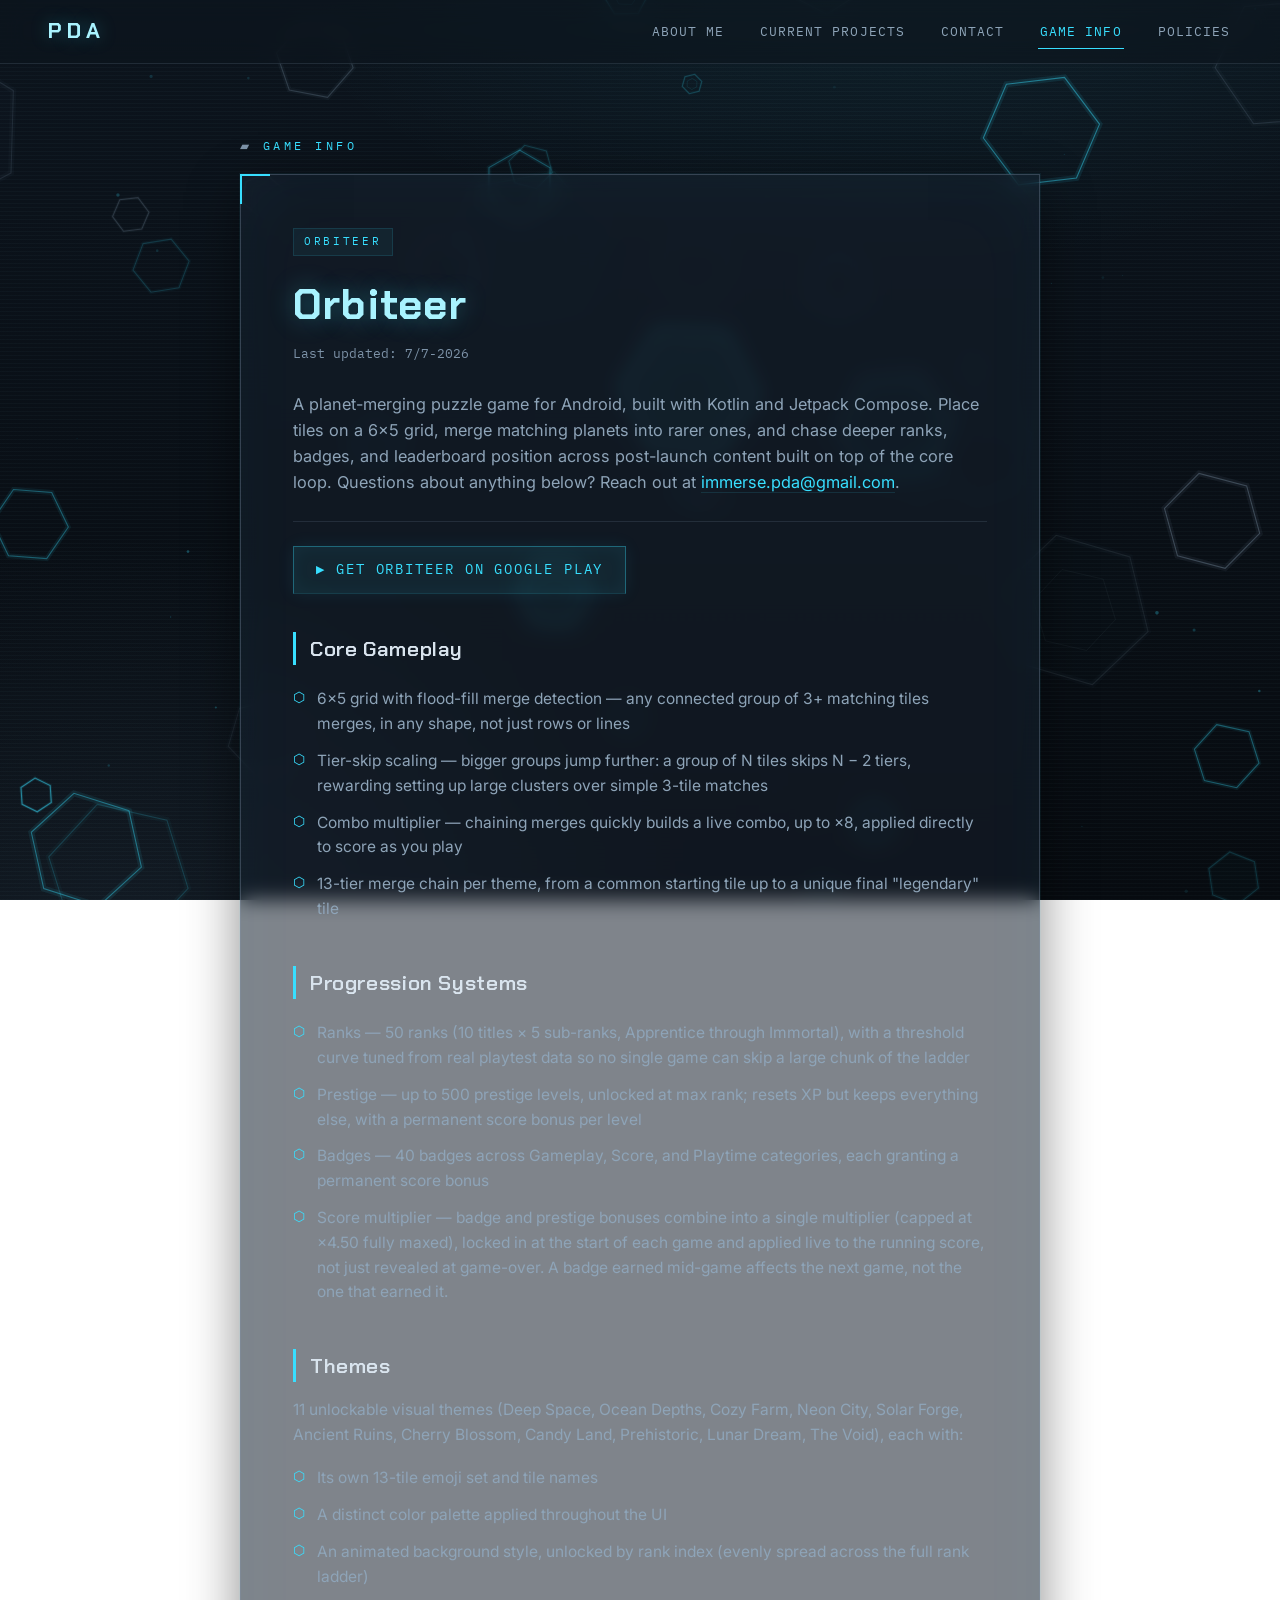
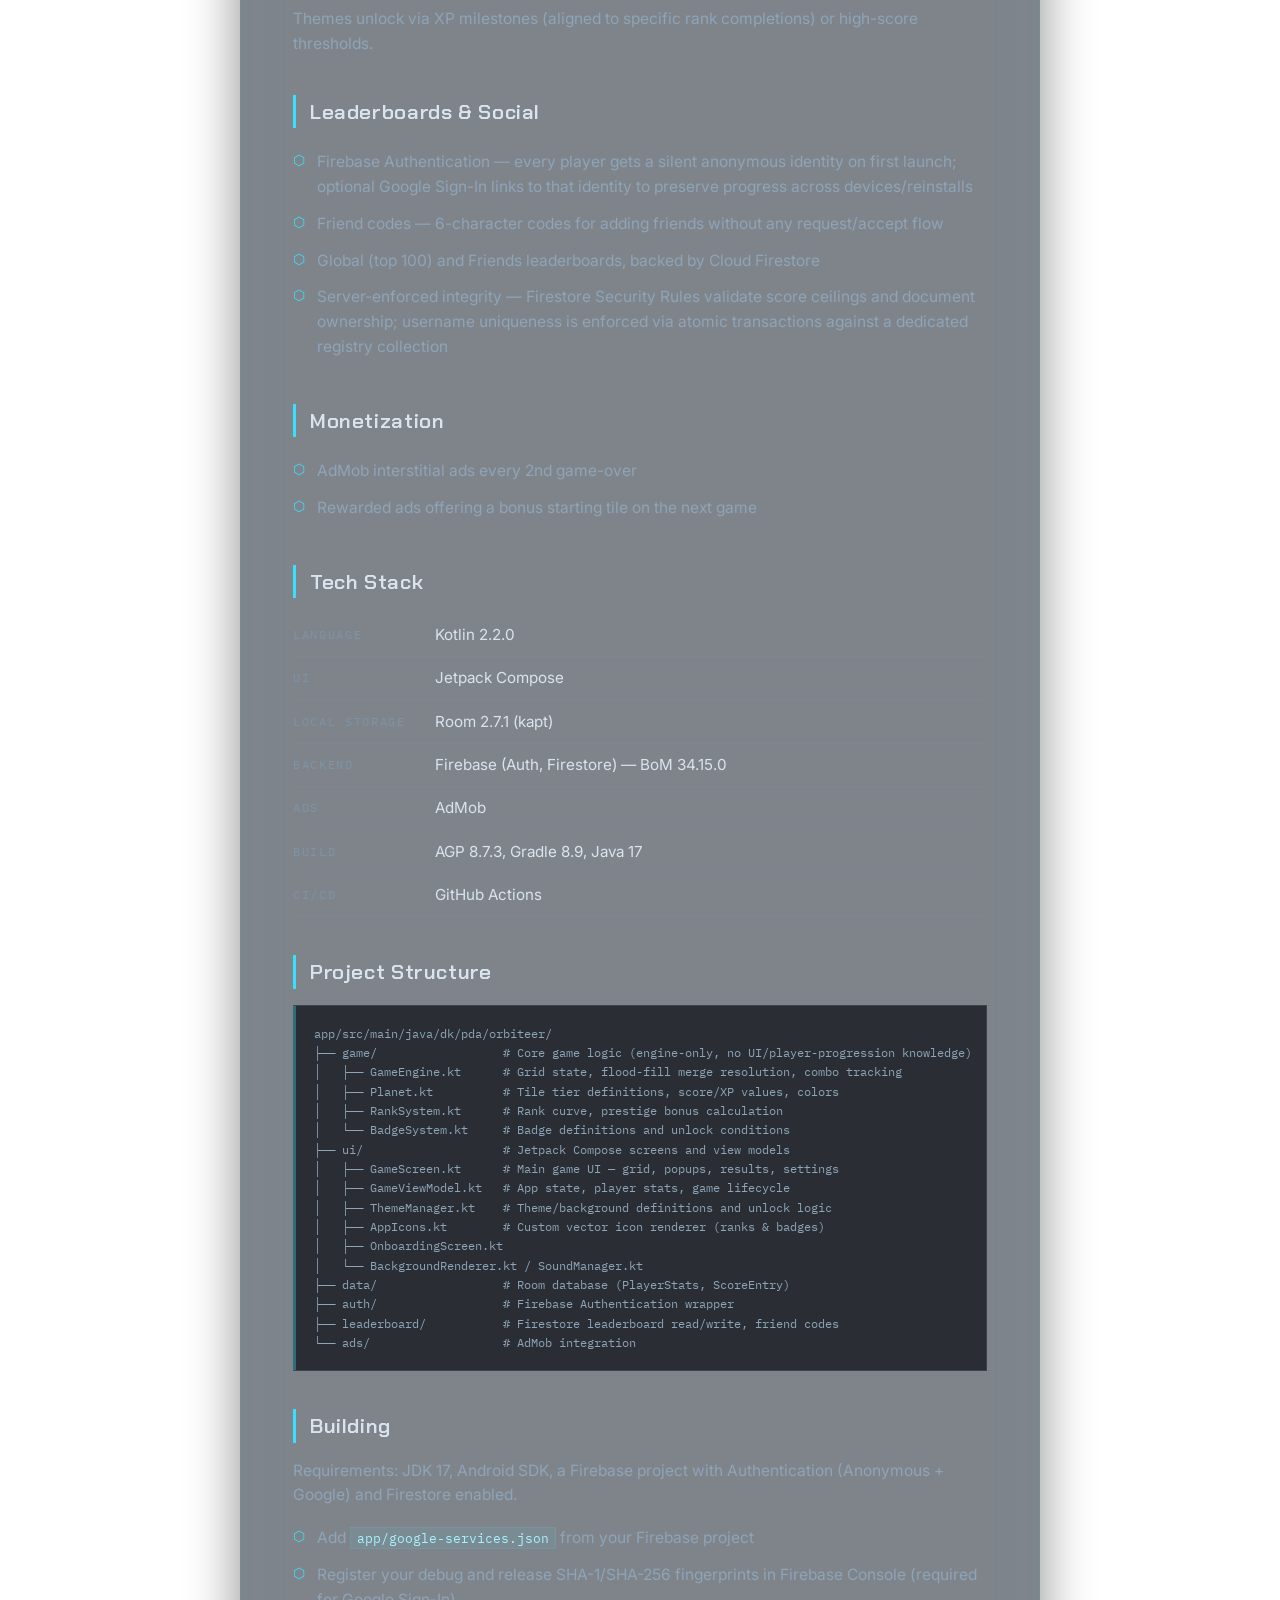
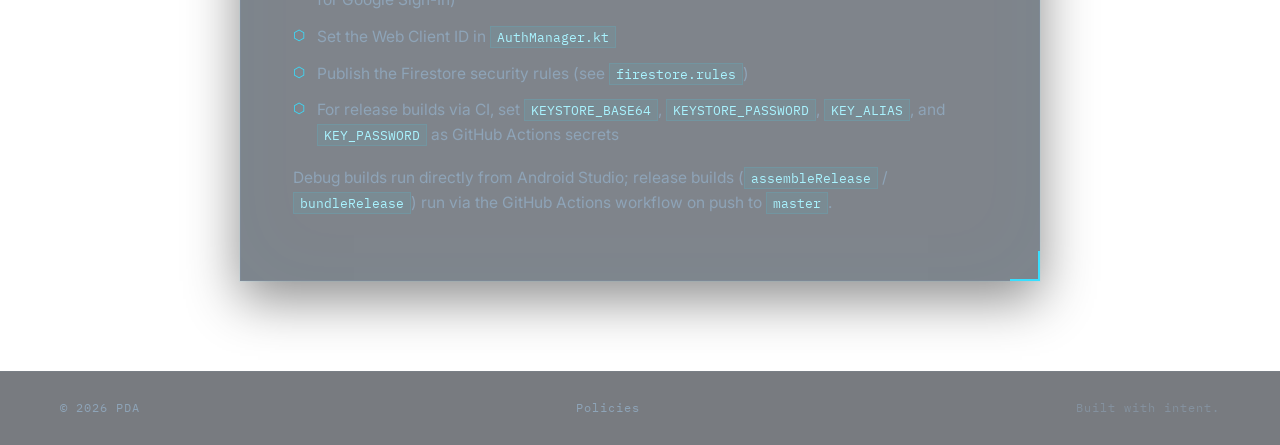
==== commit 2372a3db: "Add files via upload" ====
--- a/gameinfo.html
+++ b/gameinfo.html
@@ -51,6 +51,11 @@
         anything below? Reach out at
         <a href="mailto:immerse.pda@gmail.com">immerse.pda@gmail.com</a>.
       </p>
+
+      <a class="holo-btn" href="https://play.google.com/store/apps/details?id=dk.pda.orbiteer&amp;hl=en" target="_blank" rel="noopener">
+        <span class="holo-btn-icon" aria-hidden="true">&#x25B6;</span>
+        Get Orbiteer on Google Play
+      </a>
 
       <section class="doc-section">
         <h2 class="doc-h2">Core Gameplay</h2>
--- a/css/style.css
+++ b/css/style.css
@@ -597,6 +597,37 @@
   border-bottom: 1px solid rgba(125, 147, 168, 0.18);
 }
 
+.holo-btn {
+  display: inline-flex;
+  align-items: center;
+  gap: 10px;
+  margin-top: 24px;
+  padding: 12px 22px;
+  font-family: var(--font-mono);
+  font-size: 0.85rem;
+  letter-spacing: 0.14em;
+  text-transform: uppercase;
+  color: var(--cyan-bright);
+  text-decoration: none;
+  background: rgba(56, 223, 255, 0.07);
+  border: 1px solid var(--cyan-dim);
+  box-shadow: 0 0 18px rgba(56, 223, 255, 0.08), inset 0 0 18px rgba(56, 223, 255, 0.05);
+  transition: background 0.25s ease, border-color 0.25s ease, box-shadow 0.25s ease, text-shadow 0.25s ease;
+}
+
+.holo-btn:hover,
+.holo-btn:focus-visible {
+  background: rgba(56, 223, 255, 0.13);
+  border-color: var(--cyan);
+  box-shadow: 0 0 30px rgba(56, 223, 255, 0.18), inset 0 0 24px rgba(56, 223, 255, 0.08);
+  text-shadow: 0 0 12px var(--cyan-dim);
+}
+
+.holo-btn-icon {
+  font-size: 0.7rem;
+  color: var(--cyan);
+}
+
 .doc-section { margin-top: 38px; }
 
 .doc-h2 {
